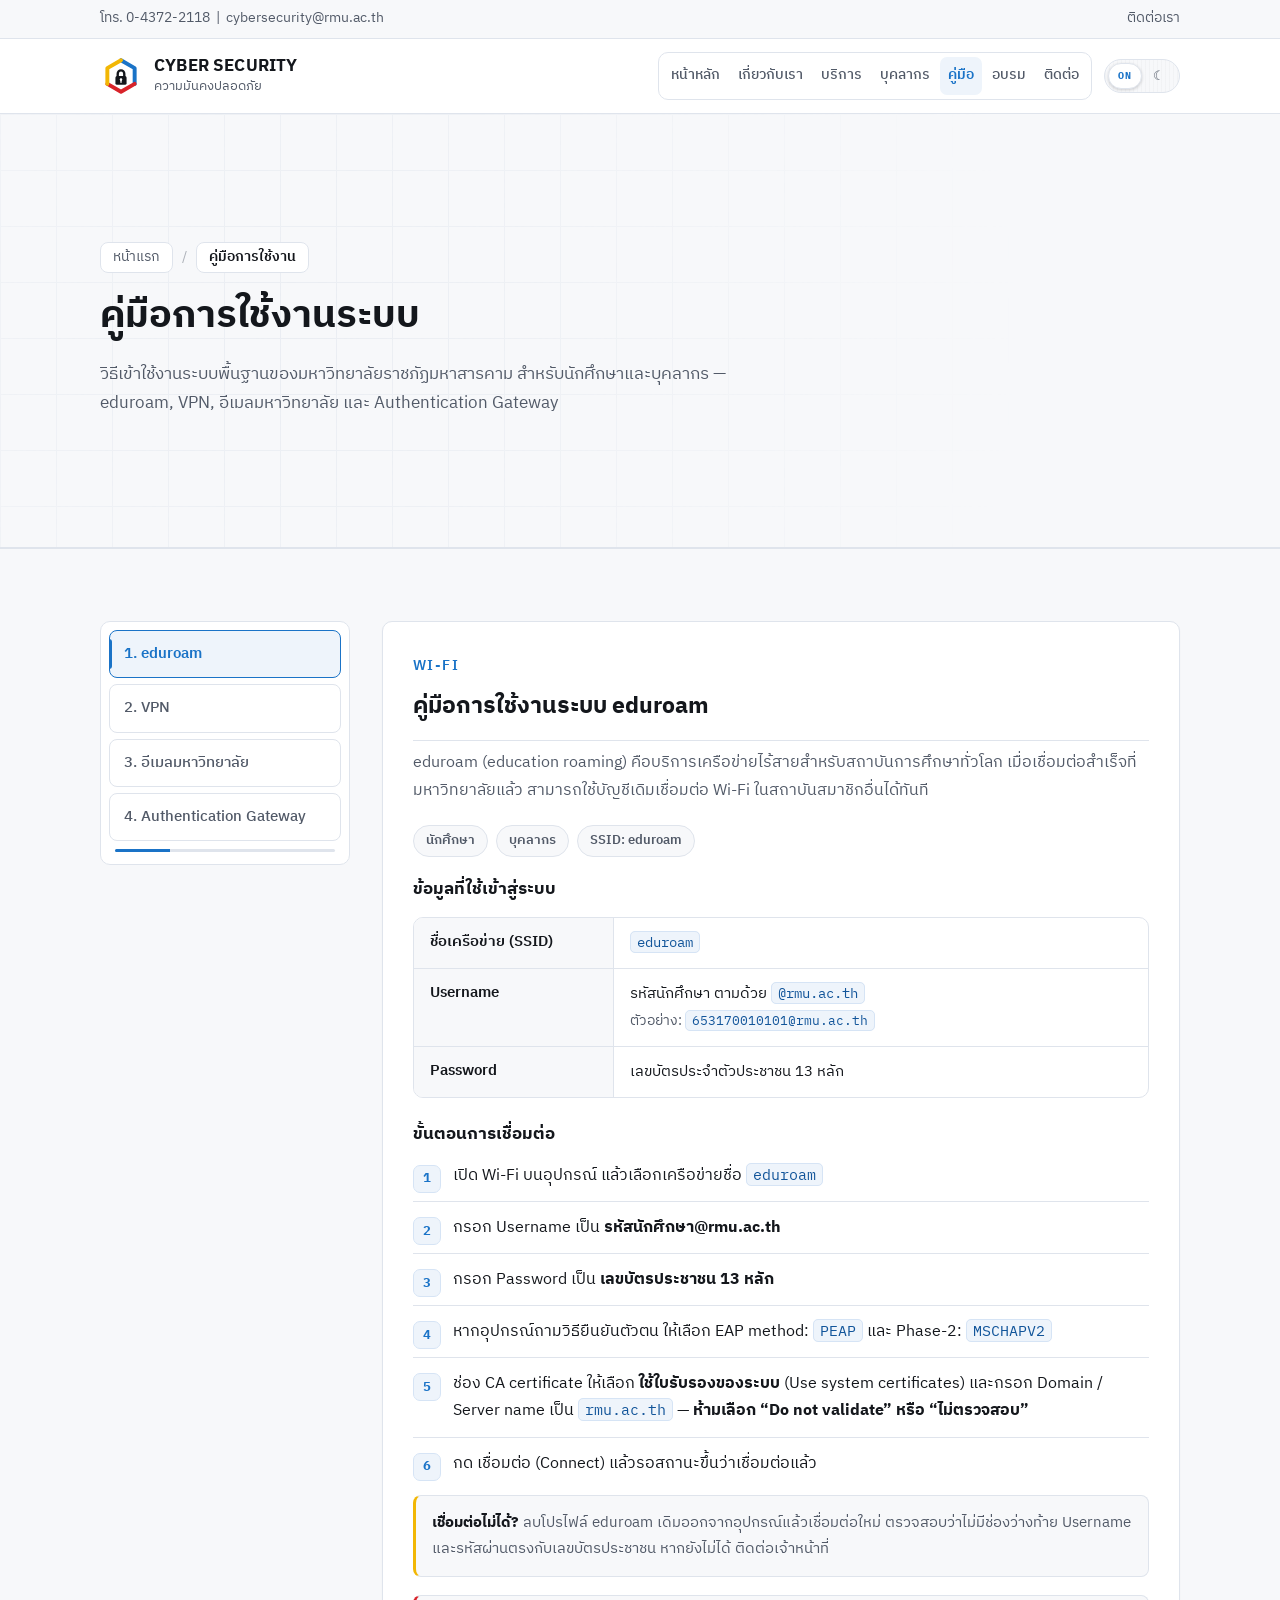
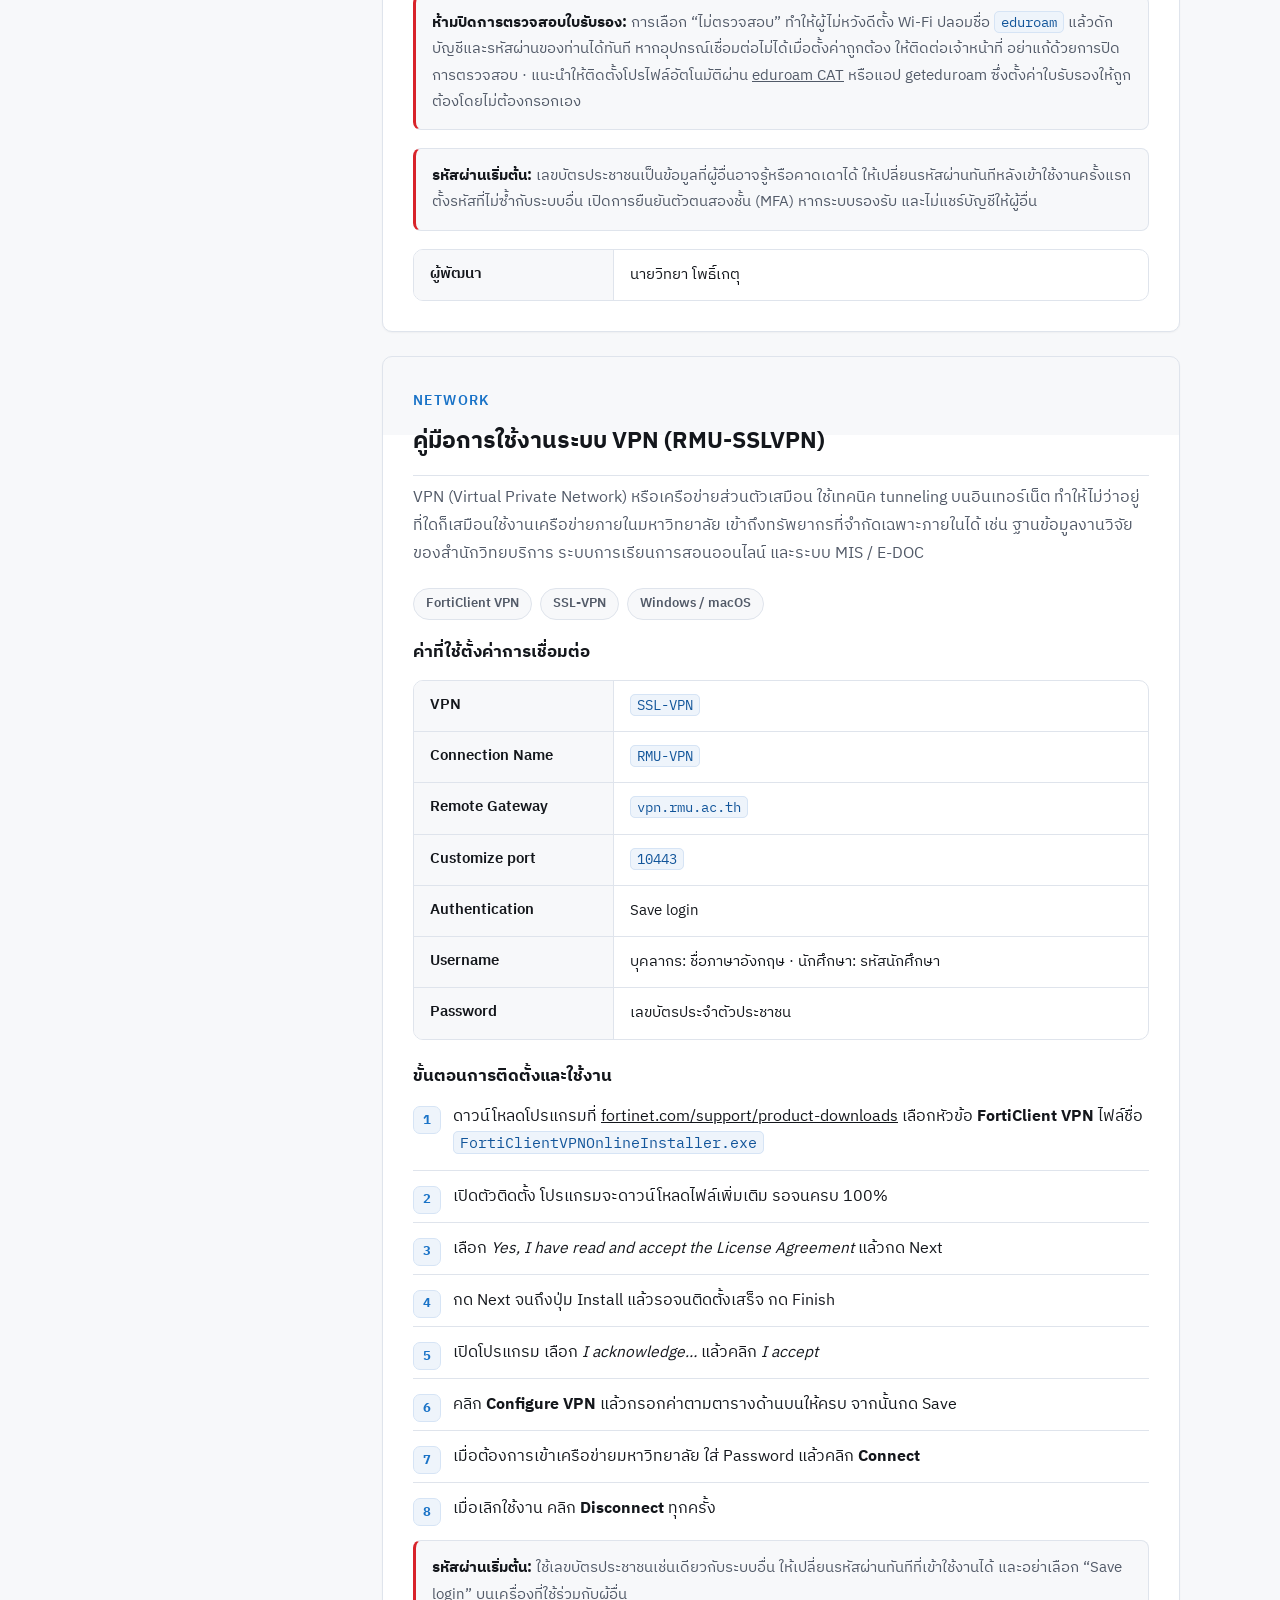
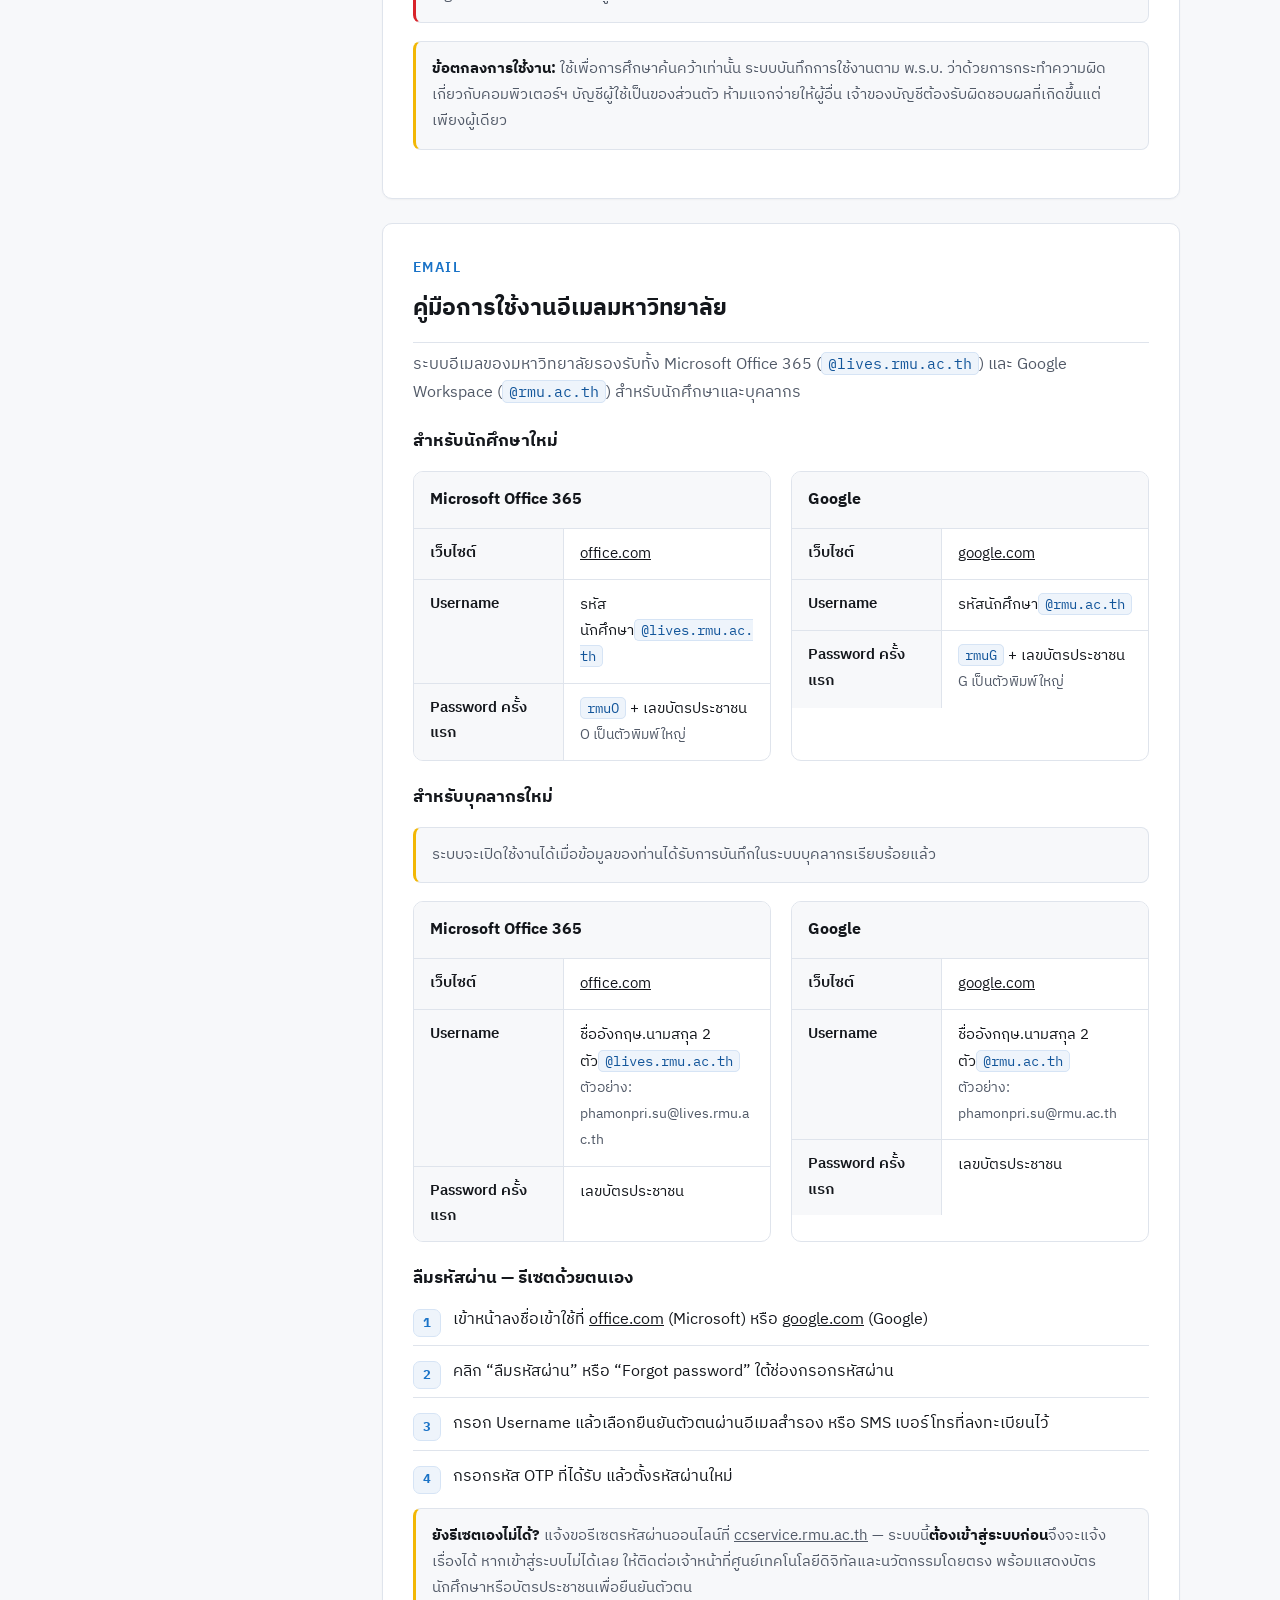
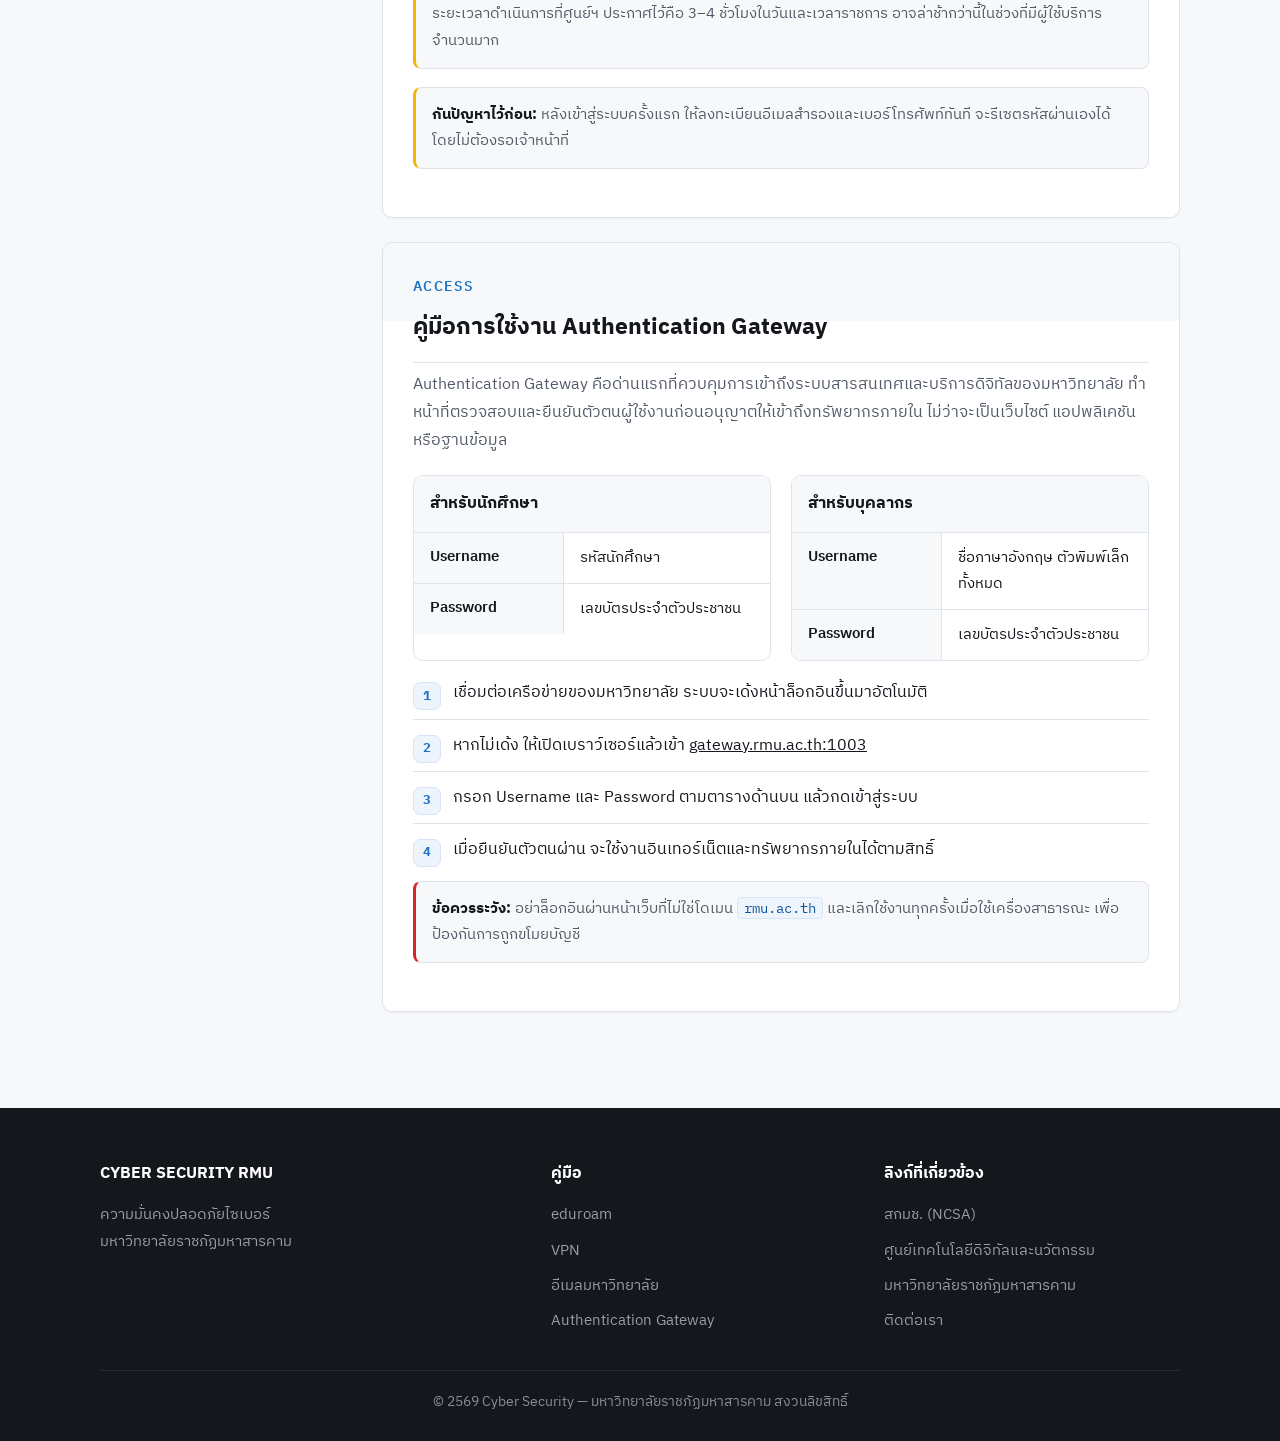
==== guides.html @ 68eff7e7 "feat: เว็บไซต์ประชาสัมพันธ์ Cyber Security RMU 3 หน้า static: index (บริการ/คู่มือ/แจ้งเหตุ/ติดต่อ)," ====
<!DOCTYPE html>
<html lang="th">
<head>
<meta charset="UTF-8">
<meta name="viewport" content="width=device-width, initial-scale=1">
<title>คู่มือการใช้งานระบบ | CYBER SECURITY RMU</title>
<meta name="description" content="คู่มือการใช้งาน eduroam, VPN, อีเมลมหาวิทยาลัย และ Authentication Gateway มหาวิทยาลัยราชภัฏมหาสารคาม">
<link rel="canonical" href="https://cybersecurity.rmu.ac.th/guides.html">
<link rel="icon" type="image/svg+xml" href="favicon.svg">
<link rel="apple-touch-icon" href="favicon.svg">
<meta name="theme-color" content="#1a73c7">
<link rel="preconnect" href="https://fonts.googleapis.com">
<link rel="preconnect" href="https://fonts.gstatic.com" crossorigin>
<link href="https://fonts.googleapis.com/css2?family=IBM+Plex+Sans+Thai:wght@400;500;600;700&family=IBM+Plex+Sans:wght@400;600;700&family=IBM+Plex+Mono:wght@400;600&display=swap" rel="stylesheet">
<link rel="stylesheet" href="assets/style.css">
<link rel="stylesheet" href="assets/components.css">
<link rel="stylesheet" href="assets/theme.css">
<script>
  // apply the saved theme before first paint (no flash of the wrong theme)
  (function () {
    try {
      var t = localStorage.getItem('theme');
      if (!t && window.matchMedia && window.matchMedia('(prefers-color-scheme: dark)').matches) t = 'dark';
      if (t === 'dark') document.documentElement.setAttribute('data-theme', 'dark');
    } catch (e) {}
  })();
</script>
<script>
  // set before first paint so the gate never flashes
  (function () {
    var reduce = window.matchMedia && window.matchMedia('(prefers-reduced-motion: reduce)').matches;
    if (!reduce) document.documentElement.classList.add('gate');
  })();
</script>
<script src="assets/main.js" defer></script>
</head>
<body>
<a class="skip-link" href="#main">ข้ามไปยังเนื้อหาหลัก</a>

<div id="gate" role="status" aria-label="กำลังเปิดคู่มือ">
  <div class="pane top"></div>
  <div class="pane bot"></div>
  <div class="core">
    <div class="gate-box">
      <svg class="gate-lock" viewBox="0 0 64 64" aria-hidden="true">
        <path class="ring" d="M32 5 55 18v28L32 59 9 46V18z"/>
        <path class="shackle" d="M25 33v-5a7 7 0 0 1 14 0v5"/>
        <rect class="body" x="21" y="32" width="22" height="17" rx="3.4"/>
        <circle class="keyhole" cx="32" cy="39" r="2.3"/>
        <rect class="keyhole" x="31" y="40" width="2" height="5" rx="1"/>
      </svg>
      <p class="gate-title">กำลังเปิดคู่มือการใช้งาน</p>
      <p class="gate-sub" id="gateSub">verifying access</p>
      <div class="gate-track"><i id="gateBar"></i></div>
      <div class="gate-steps" id="gateSteps"><b></b><b></b><b></b><b></b></div>
    </div>
  </div>
</div>

<div class="topbar">
  <div class="wrap">
    <span>โทร. 0-4372-2118 &nbsp;|&nbsp; cybersecurity@rmu.ac.th</span>
    <nav class="topbar-links">
      <a href="index.html#contact">ติดต่อเรา</a>
    </nav>
  </div>
</div>

<header>
  <div class="wrap nav">
    <a class="brand" href="index.html">
      <img class="logo" src="favicon.svg" width="42" height="42" alt="โลโก้ Cyber Security RMU">
      <div class="brand-text">
        <b>CYBER SECURITY</b>
        <span class="type" data-words="ความมั่นคงปลอดภัยไซเบอร์ · RMU|Cyber Security · RMU" aria-label="ความมั่นคงปลอดภัยไซเบอร์ · RMU"></span>
      </div>
    </a>
    <nav class="menu" id="menu">
      <a href="index.html">หน้าหลัก</a>
      <a href="index.html#about">เกี่ยวกับเรา</a>
      <a href="index.html#services">บริการ</a>
      <a href="team.html">บุคลากร</a>
      <a href="guides.html" aria-current="page">คู่มือ</a>
      <a href="index.html#training">อบรม</a>
      <a href="index.html#contact">ติดต่อ</a>
    </nav>
    <button class="theme-toggle" id="themeToggle" type="button" aria-pressed="false" aria-label="สลับโหมดมืด">
      <span class="ico sun" aria-hidden="true">☀</span>
      <span class="ico moon" aria-hidden="true">☾</span>
      <span class="knob" aria-hidden="true" id="themeKnob">ON</span>
      <span class="lbl" id="themeLabel">light</span>
    </button>
    <button class="burger" id="burger" aria-label="เปิดเมนู" aria-controls="menu" aria-expanded="false">☰</button>
  </div>
</header>

<main id="main" tabindex="-1">

  <section class="page-hero">
    <div class="wrap">
      <div class="crumb"><a href="index.html">หน้าแรก</a><span class="sep">/</span><span class="here">คู่มือการใช้งาน</span></div>
      <h1>คู่มือการใช้งานระบบ</h1>
      <p>วิธีเข้าใช้งานระบบพื้นฐานของมหาวิทยาลัยราชภัฏมหาสารคาม สำหรับนักศึกษาและบุคลากร — eduroam, VPN, อีเมลมหาวิทยาลัย และ Authentication Gateway</p>
    </div>
  </section>

  <section class="guide-section">
    <div class="wrap guide-layout">

      <nav class="guide-nav" aria-label="สารบัญคู่มือ">
        <a href="#eduroam">1. eduroam</a>
        <a href="#vpn">2. VPN</a>
        <a href="#email">3. อีเมลมหาวิทยาลัย</a>
        <a href="#gateway">4. Authentication Gateway</a>
        <div class="track" aria-hidden="true"><i id="guideProgress"></i></div>
      </nav>

      <div>

        <!-- ---------- eduroam ---------- -->
        <article class="guide-card" id="eduroam">
          <span class="tag">Wi-Fi</span>
          <h2>คู่มือการใช้งานระบบ eduroam</h2>
          <p>eduroam (education roaming) คือบริการเครือข่ายไร้สายสำหรับสถาบันการศึกษาทั่วโลก เมื่อเชื่อมต่อสำเร็จที่มหาวิทยาลัยแล้ว สามารถใช้บัญชีเดิมเชื่อมต่อ Wi-Fi ในสถาบันสมาชิกอื่นได้ทันที</p>

          <div class="guide-meta">
            <span class="chip">นักศึกษา</span>
            <span class="chip">บุคลากร</span>
            <span class="chip">SSID: eduroam</span>
          </div>

          <h3 style="font-size:17px; margin:0 0 12px">ข้อมูลที่ใช้เข้าสู่ระบบ</h3>
          <dl class="kv">
            <div class="kv-row"><dt>ชื่อเครือข่าย (SSID)</dt><dd><code>eduroam</code></dd></div>
            <div class="kv-row"><dt>Username</dt><dd>รหัสนักศึกษา ตามด้วย <code>@rmu.ac.th</code><br><span style="color:var(--ink-2); font-size:14px">ตัวอย่าง: <code>653170010101@rmu.ac.th</code></span></dd></div>
            <div class="kv-row"><dt>Password</dt><dd>เลขบัตรประจำตัวประชาชน 13 หลัก</dd></div>
          </dl>

          <h3 style="font-size:17px; margin:22px 0 12px">ขั้นตอนการเชื่อมต่อ</h3>
          <ol class="steps">
            <li>เปิด Wi-Fi บนอุปกรณ์ แล้วเลือกเครือข่ายชื่อ <code>eduroam</code></li>
            <li>กรอก Username เป็น <b>รหัสนักศึกษา@rmu.ac.th</b></li>
            <li>กรอก Password เป็น <b>เลขบัตรประชาชน 13 หลัก</b></li>
            <li>หากอุปกรณ์ถามวิธียืนยันตัวตน ให้เลือก EAP method: <code>PEAP</code> และ Phase-2: <code>MSCHAPV2</code></li>
            <li>ช่อง CA certificate ให้เลือก <b>ใช้ใบรับรองของระบบ</b> (Use system certificates) และกรอก Domain / Server name เป็น <code>rmu.ac.th</code> — <b>ห้ามเลือก “Do not validate” หรือ “ไม่ตรวจสอบ”</b></li>
            <li>กด เชื่อมต่อ (Connect) แล้วรอสถานะขึ้นว่าเชื่อมต่อแล้ว</li>
          </ol>

          <div class="note"><b>เชื่อมต่อไม่ได้?</b> ลบโปรไฟล์ eduroam เดิมออกจากอุปกรณ์แล้วเชื่อมต่อใหม่ ตรวจสอบว่าไม่มีช่องว่างท้าย Username และรหัสผ่านตรงกับเลขบัตรประชาชน หากยังไม่ได้ ติดต่อเจ้าหน้าที่</div>

          <div class="note warn"><b>ห้ามปิดการตรวจสอบใบรับรอง:</b> การเลือก “ไม่ตรวจสอบ” ทำให้ผู้ไม่หวังดีตั้ง Wi-Fi ปลอมชื่อ <code>eduroam</code> แล้วดักบัญชีและรหัสผ่านของท่านได้ทันที หากอุปกรณ์เชื่อมต่อไม่ได้เมื่อตั้งค่าถูกต้อง ให้ติดต่อเจ้าหน้าที่ อย่าแก้ด้วยการปิดการตรวจสอบ · แนะนำให้ติดตั้งโปรไฟล์อัตโนมัติผ่าน <a href="https://cat.eduroam.org/" target="_blank" rel="noopener">eduroam CAT</a> หรือแอป geteduroam ซึ่งตั้งค่าใบรับรองให้ถูกต้องโดยไม่ต้องกรอกเอง</div>

          <div class="note warn"><b>รหัสผ่านเริ่มต้น:</b> เลขบัตรประชาชนเป็นข้อมูลที่ผู้อื่นอาจรู้หรือคาดเดาได้ ให้เปลี่ยนรหัสผ่านทันทีหลังเข้าใช้งานครั้งแรก ตั้งรหัสที่ไม่ซ้ำกับระบบอื่น เปิดการยืนยันตัวตนสองชั้น (MFA) หากระบบรองรับ และไม่แชร์บัญชีให้ผู้อื่น</div>

          <dl class="kv" style="margin-bottom:0">
            <div class="kv-row"><dt>ผู้พัฒนา</dt><dd>นายวิทยา โพธิ์เกตุ</dd></div>
          </dl>
        </article>

        <!-- ---------- VPN ---------- -->
        <article class="guide-card" id="vpn">
          <span class="tag">Network</span>
          <h2>คู่มือการใช้งานระบบ VPN (RMU-SSLVPN)</h2>
          <p>VPN (Virtual Private Network) หรือเครือข่ายส่วนตัวเสมือน ใช้เทคนิค tunneling บนอินเทอร์เน็ต ทำให้ไม่ว่าอยู่ที่ใดก็เสมือนใช้งานเครือข่ายภายในมหาวิทยาลัย เข้าถึงทรัพยากรที่จำกัดเฉพาะภายในได้ เช่น ฐานข้อมูลงานวิจัยของสำนักวิทยบริการ ระบบการเรียนการสอนออนไลน์ และระบบ MIS / E-DOC</p>

          <div class="guide-meta">
            <span class="chip">FortiClient VPN</span>
            <span class="chip">SSL-VPN</span>
            <span class="chip">Windows / macOS</span>
          </div>

          <h3 style="font-size:17px; margin:0 0 12px">ค่าที่ใช้ตั้งค่าการเชื่อมต่อ</h3>
          <dl class="kv">
            <div class="kv-row"><dt>VPN</dt><dd><code>SSL-VPN</code></dd></div>
            <div class="kv-row"><dt>Connection Name</dt><dd><code>RMU-VPN</code></dd></div>
            <div class="kv-row"><dt>Remote Gateway</dt><dd><code>vpn.rmu.ac.th</code></dd></div>
            <div class="kv-row"><dt>Customize port</dt><dd><code>10443</code></dd></div>
            <div class="kv-row"><dt>Authentication</dt><dd>Save login</dd></div>
            <div class="kv-row"><dt>Username</dt><dd>บุคลากร: ชื่อภาษาอังกฤษ · นักศึกษา: รหัสนักศึกษา</dd></div>
            <div class="kv-row"><dt>Password</dt><dd>เลขบัตรประจำตัวประชาชน</dd></div>
          </dl>

          <h3 style="font-size:17px; margin:22px 0 12px">ขั้นตอนการติดตั้งและใช้งาน</h3>
          <ol class="steps">
            <li>ดาวน์โหลดโปรแกรมที่ <a href="https://www.fortinet.com/support/product-downloads#vpn" target="_blank" rel="noopener">fortinet.com/support/product-downloads</a> เลือกหัวข้อ <b>FortiClient VPN</b> ไฟล์ชื่อ <code>FortiClientVPNOnlineInstaller.exe</code></li>
            <li>เปิดตัวติดตั้ง โปรแกรมจะดาวน์โหลดไฟล์เพิ่มเติม รอจนครบ 100%</li>
            <li>เลือก <em>Yes, I have read and accept the License Agreement</em> แล้วกด Next</li>
            <li>กด Next จนถึงปุ่ม Install แล้วรอจนติดตั้งเสร็จ กด Finish</li>
            <li>เปิดโปรแกรม เลือก <em>I acknowledge…</em> แล้วคลิก <em>I accept</em></li>
            <li>คลิก <b>Configure VPN</b> แล้วกรอกค่าตามตารางด้านบนให้ครบ จากนั้นกด Save</li>
            <li>เมื่อต้องการเข้าเครือข่ายมหาวิทยาลัย ใส่ Password แล้วคลิก <b>Connect</b></li>
            <li>เมื่อเลิกใช้งาน คลิก <b>Disconnect</b> ทุกครั้ง</li>
          </ol>

          <div class="note warn"><b>รหัสผ่านเริ่มต้น:</b> ใช้เลขบัตรประชาชนเช่นเดียวกับระบบอื่น ให้เปลี่ยนรหัสผ่านทันทีที่เข้าใช้งานได้ และอย่าเลือก “Save login” บนเครื่องที่ใช้ร่วมกับผู้อื่น</div>

          <div class="note"><b>ข้อตกลงการใช้งาน:</b> ใช้เพื่อการศึกษาค้นคว้าเท่านั้น ระบบบันทึกการใช้งานตาม พ.ร.บ. ว่าด้วยการกระทำความผิดเกี่ยวกับคอมพิวเตอร์ฯ บัญชีผู้ใช้เป็นของส่วนตัว ห้ามแจกจ่ายให้ผู้อื่น เจ้าของบัญชีต้องรับผิดชอบผลที่เกิดขึ้นแต่เพียงผู้เดียว</div>
        </article>

        <!-- ---------- email ---------- -->
        <article class="guide-card" id="email">
          <span class="tag">Email</span>
          <h2>คู่มือการใช้งานอีเมลมหาวิทยาลัย</h2>
          <p>ระบบอีเมลของมหาวิทยาลัยรองรับทั้ง Microsoft Office 365 (<code>@lives.rmu.ac.th</code>) และ Google Workspace (<code>@rmu.ac.th</code>) สำหรับนักศึกษาและบุคลากร</p>

          <h3 style="font-size:17px; margin:0 0 14px">สำหรับนักศึกษาใหม่</h3>
          <div class="sub-grid">
            <div class="sub-card">
              <h3>Microsoft Office 365</h3>
              <dl class="kv">
                <div class="kv-row"><dt>เว็บไซต์</dt><dd><a href="https://office.com" target="_blank" rel="noopener">office.com</a></dd></div>
                <div class="kv-row"><dt>Username</dt><dd>รหัสนักศึกษา<code>@lives.rmu.ac.th</code></dd></div>
                <div class="kv-row"><dt>Password ครั้งแรก</dt><dd><code>rmuO</code> + เลขบัตรประชาชน<br><span style="color:var(--ink-2); font-size:14px">O เป็นตัวพิมพ์ใหญ่</span></dd></div>
              </dl>
            </div>
            <div class="sub-card">
              <h3>Google</h3>
              <dl class="kv">
                <div class="kv-row"><dt>เว็บไซต์</dt><dd><a href="https://google.com" target="_blank" rel="noopener">google.com</a></dd></div>
                <div class="kv-row"><dt>Username</dt><dd>รหัสนักศึกษา<code>@rmu.ac.th</code></dd></div>
                <div class="kv-row"><dt>Password ครั้งแรก</dt><dd><code>rmuG</code> + เลขบัตรประชาชน<br><span style="color:var(--ink-2); font-size:14px">G เป็นตัวพิมพ์ใหญ่</span></dd></div>
              </dl>
            </div>
          </div>

          <h3 style="font-size:17px; margin:22px 0 14px">สำหรับบุคลากรใหม่</h3>
          <div class="note">ระบบจะเปิดใช้งานได้เมื่อข้อมูลของท่านได้รับการบันทึกในระบบบุคลากรเรียบร้อยแล้ว</div>
          <div class="sub-grid">
            <div class="sub-card">
              <h3>Microsoft Office 365</h3>
              <dl class="kv">
                <div class="kv-row"><dt>เว็บไซต์</dt><dd><a href="https://office.com" target="_blank" rel="noopener">office.com</a></dd></div>
                <div class="kv-row"><dt>Username</dt><dd>ชื่ออังกฤษ.นามสกุล 2 ตัว<code>@lives.rmu.ac.th</code><br><span style="color:var(--ink-2); font-size:14px">ตัวอย่าง: phamonpri.su@lives.rmu.ac.th</span></dd></div>
                <div class="kv-row"><dt>Password ครั้งแรก</dt><dd>เลขบัตรประชาชน</dd></div>
              </dl>
            </div>
            <div class="sub-card">
              <h3>Google</h3>
              <dl class="kv">
                <div class="kv-row"><dt>เว็บไซต์</dt><dd><a href="https://google.com" target="_blank" rel="noopener">google.com</a></dd></div>
                <div class="kv-row"><dt>Username</dt><dd>ชื่ออังกฤษ.นามสกุล 2 ตัว<code>@rmu.ac.th</code><br><span style="color:var(--ink-2); font-size:14px">ตัวอย่าง: phamonpri.su@rmu.ac.th</span></dd></div>
                <div class="kv-row"><dt>Password ครั้งแรก</dt><dd>เลขบัตรประชาชน</dd></div>
              </dl>
            </div>
          </div>

          <h3 style="font-size:17px; margin:22px 0 12px">ลืมรหัสผ่าน — รีเซตด้วยตนเอง</h3>
          <ol class="steps">
            <li>เข้าหน้าลงชื่อเข้าใช้ที่ <a href="https://office.com" target="_blank" rel="noopener">office.com</a> (Microsoft) หรือ <a href="https://google.com" target="_blank" rel="noopener">google.com</a> (Google)</li>
            <li>คลิก “ลืมรหัสผ่าน” หรือ “Forgot password” ใต้ช่องกรอกรหัสผ่าน</li>
            <li>กรอก Username แล้วเลือกยืนยันตัวตนผ่านอีเมลสำรอง หรือ SMS เบอร์โทรที่ลงทะเบียนไว้</li>
            <li>กรอกรหัส OTP ที่ได้รับ แล้วตั้งรหัสผ่านใหม่</li>
          </ol>

          <div class="note"><b>ยังรีเซตเองไม่ได้?</b> แจ้งขอรีเซตรหัสผ่านออนไลน์ที่ <a href="https://ccservice.rmu.ac.th" target="_blank" rel="noopener">ccservice.rmu.ac.th</a> — ระบบนี้<b>ต้องเข้าสู่ระบบก่อน</b>จึงจะแจ้งเรื่องได้ หากเข้าสู่ระบบไม่ได้เลย ให้ติดต่อเจ้าหน้าที่ศูนย์เทคโนโลยีดิจิทัลและนวัตกรรมโดยตรง พร้อมแสดงบัตรนักศึกษาหรือบัตรประชาชนเพื่อยืนยันตัวตน<br>ระยะเวลาดำเนินการที่ศูนย์ฯ ประกาศไว้คือ 3–4 ชั่วโมงในวันและเวลาราชการ อาจล่าช้ากว่านี้ในช่วงที่มีผู้ใช้บริการจำนวนมาก</div>

          <div class="note"><b>กันปัญหาไว้ก่อน:</b> หลังเข้าสู่ระบบครั้งแรก ให้ลงทะเบียนอีเมลสำรองและเบอร์โทรศัพท์ทันที จะรีเซตรหัสผ่านเองได้โดยไม่ต้องรอเจ้าหน้าที่</div>
        </article>

        <!-- ---------- gateway ---------- -->
        <article class="guide-card" id="gateway">
          <span class="tag">Access</span>
          <h2>คู่มือการใช้งาน Authentication Gateway</h2>
          <p>Authentication Gateway คือด่านแรกที่ควบคุมการเข้าถึงระบบสารสนเทศและบริการดิจิทัลของมหาวิทยาลัย ทำหน้าที่ตรวจสอบและยืนยันตัวตนผู้ใช้งานก่อนอนุญาตให้เข้าถึงทรัพยากรภายใน ไม่ว่าจะเป็นเว็บไซต์ แอปพลิเคชัน หรือฐานข้อมูล</p>

          <div class="sub-grid">
            <div class="sub-card">
              <h3>สำหรับนักศึกษา</h3>
              <dl class="kv">
                <div class="kv-row"><dt>Username</dt><dd>รหัสนักศึกษา</dd></div>
                <div class="kv-row"><dt>Password</dt><dd>เลขบัตรประจำตัวประชาชน</dd></div>
              </dl>
            </div>
            <div class="sub-card">
              <h3>สำหรับบุคลากร</h3>
              <dl class="kv">
                <div class="kv-row"><dt>Username</dt><dd>ชื่อภาษาอังกฤษ ตัวพิมพ์เล็กทั้งหมด</dd></div>
                <div class="kv-row"><dt>Password</dt><dd>เลขบัตรประจำตัวประชาชน</dd></div>
              </dl>
            </div>
          </div>

          <ol class="steps">
            <li>เชื่อมต่อเครือข่ายของมหาวิทยาลัย ระบบจะเด้งหน้าล็อกอินขึ้นมาอัตโนมัติ</li>
            <li>หากไม่เด้ง ให้เปิดเบราว์เซอร์แล้วเข้า <a href="https://gateway.rmu.ac.th:1003/" target="_blank" rel="noopener">gateway.rmu.ac.th:1003</a></li>
            <li>กรอก Username และ Password ตามตารางด้านบน แล้วกดเข้าสู่ระบบ</li>
            <li>เมื่อยืนยันตัวตนผ่าน จะใช้งานอินเทอร์เน็ตและทรัพยากรภายในได้ตามสิทธิ์</li>
          </ol>

          <div class="note warn"><b>ข้อควรระวัง:</b> อย่าล็อกอินผ่านหน้าเว็บที่ไม่ใช่โดเมน <code>rmu.ac.th</code> และเลิกใช้งานทุกครั้งเมื่อใช้เครื่องสาธารณะ เพื่อป้องกันการถูกขโมยบัญชี</div>
        </article>

      </div>
    </div>
  </section>

</main>

<footer>
  <div class="wrap">
    <div class="foot-grid">
      <div>
        <h4>CYBER SECURITY RMU</h4>
        <p style="margin:0; opacity:.85">ความมั่นคงปลอดภัยไซเบอร์<br>มหาวิทยาลัยราชภัฏมหาสารคาม</p>
      </div>
      <div>
        <h4>คู่มือ</h4>
        <ul>
          <li><a href="#eduroam">eduroam</a></li>
          <li><a href="#vpn">VPN</a></li>
          <li><a href="#email">อีเมลมหาวิทยาลัย</a></li>
          <li><a href="#gateway">Authentication Gateway</a></li>
        </ul>
      </div>
      <div>
        <h4>ลิงก์ที่เกี่ยวข้อง</h4>
        <ul>
          <li><a href="https://www.ncsa.or.th/" target="_blank" rel="noopener">สกมช. (NCSA)</a></li>
          <li><a href="https://cc.rmu.ac.th/" target="_blank" rel="noopener">ศูนย์เทคโนโลยีดิจิทัลและนวัตกรรม</a></li>
          <li><a href="https://www.rmu.ac.th" target="_blank" rel="noopener">มหาวิทยาลัยราชภัฏมหาสารคาม</a></li>
          <li><a href="index.html#contact">ติดต่อเรา</a></li>
        </ul>
      </div>
    </div>
    <div class="copy">© 2569 Cyber Security — มหาวิทยาลัยราชภัฏมหาสารคาม สงวนลิขสิทธิ์</div>
  </div>
</footer>
</body>
</html>
---- assets/style.css ----
:root{
    --brand:#1a73c7;
    --brand-dark:#12559a;
    --brand-soft:#eef4fb;
    --accent:#f2b705;
    --alert:#d8232a;
    --ink:#14171c;
    --ink-2:#525a68;
    --line:#dfe4ec;
    --bg:#ffffff;
    --bg-2:#f7f8fa;
    --radius:10px;
    --shadow:0 1px 2px rgba(20,23,28,.06), 0 10px 28px rgba(20,23,28,.09);
    --wrap:1120px;
  }
  *{box-sizing:border-box}
  html{scroll-behavior:smooth; -webkit-text-size-adjust:100%}
  body{
    margin:0; background:var(--bg); color:var(--ink); overflow-x:hidden; min-width:320px;
    font-family:"IBM Plex Sans Thai","IBM Plex Sans",system-ui,-apple-system,"Segoe UI",sans-serif;
    font-size:16px; line-height:1.75; -webkit-font-smoothing:antialiased;
  }
  img{max-width:100%; display:block}
  a{color:inherit}
  .skip-link{position:absolute; left:-9999px; top:0; z-index:200; background:var(--brand); color:#fff;
    padding:10px 16px; border-radius:0 0 8px 0; font-weight:600; text-decoration:none}
  .skip-link:focus{left:0}
  main:focus{outline:none}
  .wrap{max-width:var(--wrap); width:100%; margin:0 auto; padding:0 clamp(16px,4vw,20px)}
  /* anything wide (tables, code, diagrams) scrolls inside itself, never the page */
  .scroll-x{overflow-x:auto; -webkit-overflow-scrolling:touch}

  /* ---------- topbar ---------- */
  .topbar{background:var(--bg-2); color:var(--ink-2); font-size:13.5px; border-bottom:1px solid var(--line)}
  .topbar .wrap{display:flex; gap:18px; align-items:center; justify-content:space-between; min-height:38px; flex-wrap:wrap}
  .topbar a{text-decoration:none; color:var(--ink-2)}
  .topbar a:hover{color:var(--brand)}
  .topbar-links{display:flex; gap:16px; flex-wrap:wrap}

  /* ---------- header ---------- */
  header{position:sticky; top:0; z-index:50; background:rgba(255,255,255,.9); backdrop-filter:blur(12px); border-bottom:1px solid var(--line)}
  .nav{display:flex; align-items:center; gap:12px; min-height:74px; position:relative; flex-wrap:nowrap}
  .brand{display:flex; align-items:center; gap:12px; text-decoration:none; margin-right:auto; line-height:1}
  .logo{width:42px; height:42px; flex:0 0 auto; display:block; align-self:center}
  .brand-text{display:flex; flex-direction:column; justify-content:center; gap:2px; height:42px}
  .brand b{display:block; font-size:17px; line-height:1.2; letter-spacing:.01em}
  .brand span{display:block; font-size:12.5px; line-height:1.25; color:var(--ink-2)}
  .menu{display:flex; gap:2px; align-items:center; flex-wrap:nowrap; border:1px solid var(--line);
         border-radius:10px; padding:4px; background:#fff}
  .menu a{padding:8px 12px; border-radius:7px; text-decoration:none; font-size:14.5px; font-weight:500;
          color:var(--ink-2); white-space:nowrap}
  .menu a:hover{background:var(--bg-2); color:var(--brand)}

  @keyframes menuSlideIn{
    from{opacity:0; transform:translateX(-14px)}
    to{opacity:1; transform:none}
  }
  @keyframes menuDropIn{
    from{opacity:0; transform:translateY(-8px)}
    to{opacity:1; transform:none}
  }
  .menu a{animation:menuDropIn .45s cubic-bezier(.2,.7,.3,1) backwards}
  .menu a:nth-child(1){animation-delay:.05s}
  .menu a:nth-child(2){animation-delay:.11s}
  .menu a:nth-child(3){animation-delay:.17s}
  .menu a:nth-child(4){animation-delay:.23s}
  .menu a:nth-child(5){animation-delay:.29s}
  .menu a:nth-child(6){animation-delay:.35s}
  .menu a:nth-child(7){animation-delay:.41s}
  .menu a:nth-child(8){animation-delay:.47s}
  .menu a:nth-child(9){animation-delay:.53s}
  .menu a[aria-current="page"],
  .menu a.active{color:var(--brand); background:var(--brand-soft); font-weight:600}
  /* dot marks the section you are currently in */
  .menu a.active::after{content:""; display:block; position:absolute; left:50%; bottom:2px;
    width:4px; height:4px; margin-left:-2px; border-radius:50%; background:var(--brand)}
  .menu a{position:relative}
  @media (max-width:1100px){
    .menu a.active::after{left:auto; right:14px; bottom:50%; margin:0 0 -2px}
  }

  @keyframes menuSlideOut{
    from{opacity:1; transform:none}
    to{opacity:0; transform:translateX(-14px)}
  }
  @keyframes menuPick{
    0%{transform:none}
    40%{transform:translateX(6px)}
    100%{opacity:0; transform:translateX(-14px)}
  }
  .menu.closing a{animation:menuSlideOut .24s cubic-bezier(.4,0,.7,.3) forwards}
  .menu.closing a.picked{animation:menuPick .3s cubic-bezier(.3,.7,.3,1) forwards;
                         background:var(--brand-soft); color:var(--brand)}
  .btn{display:inline-flex; align-items:center; gap:8px; padding:11px 20px; border-radius:8px; text-decoration:none;
       font-weight:600; font-size:15px; border:1px solid transparent; cursor:pointer; transition:.18s; white-space:nowrap}
  .btn-primary{background:var(--brand); color:#fff}
  .btn-primary:hover{background:var(--brand-dark)}
  .btn-ghost{border-color:var(--line); color:var(--ink); background:#fff}
  .btn-ghost:hover{border-color:var(--brand); color:var(--brand)}
  .btn-light{background:#fff; color:var(--ink)}
  .btn-light:hover{background:#eef1f5}
  .btn-outline-light{border-color:rgba(255,255,255,.35); color:#fff}
  .btn-outline-light:hover{background:rgba(255,255,255,.1)}
  .burger{display:none; background:none; border:1px solid var(--line); border-radius:10px; padding:9px 11px; font-size:18px; line-height:1; cursor:pointer}

  /* ---------- hero ---------- */
  .hero{background:var(--bg-2); color:var(--ink); position:relative; overflow:hidden; padding:0; border-bottom:1px solid var(--line)}
  .hero::after{content:""; position:absolute; inset:0; pointer-events:none;
               background-image:linear-gradient(var(--line) 1px, transparent 1px), linear-gradient(90deg, var(--line) 1px, transparent 1px);
               background-size:56px 56px; opacity:.55;
               -webkit-mask-image:radial-gradient(circle at 24% 50%, #000, transparent 72%);
               mask-image:radial-gradient(circle at 24% 50%, #000, transparent 72%)}
  .hero .wrap{position:relative; z-index:1; max-width:calc(var(--wrap) - 60px); padding-top:96px; padding-bottom:96px}
  .hero h1,.hero p,.hero-actions{max-width:60ch}
  .eyebrow{display:inline-flex; align-items:center; gap:8px; font-size:12.5px; letter-spacing:.16em; text-transform:uppercase; font-weight:600;
           background:#fff; color:var(--ink-2); border:1px solid var(--line); padding:6px 14px; border-radius:999px; margin-bottom:20px}
  .eyebrow::before{content:""; width:7px; height:7px; border-radius:50%; background:var(--brand)}
  .hero h1{font-size:clamp(30px,4.2vw,48px); line-height:1.28; margin:0 0 16px; font-weight:700}
  .hero p{font-size:17.5px; color:var(--ink-2); margin:0 0 28px; max-width:52ch}
  .hero-actions{display:flex; gap:12px; flex-wrap:wrap}

  /* ---------- sections ---------- */
  section{padding:clamp(48px,7vw,72px) 0}
  .sec-head{max-width:62ch; margin:0 auto 44px; text-align:center}
  .tag{color:var(--brand); font-weight:600; font-size:14px; letter-spacing:.1em; text-transform:uppercase}
  .sec-head h2{font-size:clamp(25px,3vw,34px); margin:8px 0 12px; font-weight:700}
  .sec-head p{color:var(--ink-2); margin:0; font-size:16.5px}

  .grid-3{display:grid; grid-template-columns:repeat(3,1fr); gap:24px}
  .grid-2{display:grid; grid-template-columns:repeat(2,1fr); gap:40px; align-items:center}
  .card{background:#fff; border:1px solid var(--line); border-radius:var(--radius); padding:28px; transition:.2s}
  .card:hover{border-color:var(--brand); box-shadow:var(--shadow)}
  .card .ico{width:52px; height:52px; border-radius:10px; background:var(--brand-soft); color:var(--brand);
             display:grid; place-items:center; margin-bottom:16px; transition:.2s}
  .card .ico svg{width:28px; height:28px; display:block; overflow:visible}
  .card .ico svg [stroke]{stroke:currentColor; fill:none; stroke-width:1.6; stroke-linecap:round; stroke-linejoin:round}
  .card .ico svg .nd{fill:currentColor; stroke:none}
  .card .ico svg .ac{stroke:var(--accent)}
  .card .ico svg .ac-f{fill:var(--accent); stroke:none}
  .card:hover .ico{background:var(--brand); color:#fff}
  .card:hover .ico svg .ac{stroke:#fff}
  .card:hover .ico svg .ac-f{fill:#fff}
  .card h3{margin:0 0 8px; font-size:19px}
  .card p{margin:0; color:var(--ink-2); font-size:15.5px}

  /* ---------- news ---------- */
  .news{background:var(--bg-2)}
  .news-grid{display:grid; grid-template-columns:repeat(3,1fr); gap:24px}
  .news-item{background:#fff; border:1px solid var(--line); border-radius:var(--radius); overflow:hidden; display:flex; flex-direction:column; transition:.2s}
  .news-item:hover{border-color:var(--brand); box-shadow:var(--shadow)}
  .thumb{aspect-ratio:16/9; background:var(--bg-2); border-bottom:1px solid var(--line); display:grid; place-items:center; color:#9aa2b1; font-size:13px}
  .news-body{padding:22px; display:flex; flex-direction:column; gap:10px; flex:1}
  .meta{display:flex; gap:10px; align-items:center; font-size:13px; color:var(--ink-2)}
  .pill{background:var(--brand-soft); color:var(--brand); border:1px solid #d6e4f5; padding:2px 10px; border-radius:999px; font-weight:600; font-size:12.5px}
  .news-body h3{margin:0; font-size:17.5px; line-height:1.5}
  .news-body p{margin:0; color:var(--ink-2); font-size:15px; flex:1}
  .news-body .meta{padding-bottom:10px; border-bottom:1px solid var(--line)}
  .more{color:var(--brand); font-weight:600; text-decoration:none; font-size:15px;
        border-top:1px solid var(--line); padding-top:12px; margin-top:2px}
  .more:hover{text-decoration:underline}
  .center{text-align:center; margin-top:36px}

  /* ---------- about ---------- */
  .about-media{aspect-ratio:4/3; border-radius:var(--radius); background:var(--bg-2); border:1px solid var(--line);
                display:grid; place-items:center; color:#9aa2b1; font-size:14px}
  .about-body{border:1px solid var(--line); border-radius:var(--radius); padding:32px; background:#fff}
  .about h2{font-size:clamp(24px,3vw,32px); margin:6px 0 16px}
  .about p{color:var(--ink-2); margin:0 0 16px}
  .checks{list-style:none; margin:0 0 26px; padding:0; display:grid; gap:10px}
  .checks li{display:flex; gap:10px; align-items:flex-start; font-size:15.5px;
             border-top:1px solid var(--line); padding-top:10px}
  .checks li:first-child{border-top:0; padding-top:0}
  .checks i{color:var(--brand); font-style:normal; font-weight:700}

  /* ---------- cta ---------- */
  .cta{background:var(--ink); color:#fff; text-align:center}
  .cta h2{font-size:clamp(24px,3vw,32px); margin:0 0 12px}
  .cta p{margin:0 0 26px; color:#aeb6c4; font-size:17px}

  /* ---------- contact ---------- */
  .contact-grid{display:grid; grid-template-columns:1fr 1fr; gap:32px}
  .info{display:grid; gap:18px; align-content:start}
  .info-row{display:flex; gap:14px; align-items:flex-start}
  .info-row .ico{width:44px; height:44px; border-radius:10px; background:var(--brand-soft); color:var(--brand); display:grid; place-items:center; flex:0 0 auto}
  .info-row .ico svg{width:24px; height:24px; display:block; overflow:visible}
  .info-row .ico svg [stroke]{stroke:currentColor; fill:none; stroke-width:1.6; stroke-linecap:round; stroke-linejoin:round}
  .info-row .ico svg .nd{fill:currentColor; stroke:none}
  .info-row .ico svg .ac{stroke:var(--accent)}
  .info-row .ico svg .ac-f{fill:var(--accent); stroke:none}
  .info-row b{display:block; font-size:15.5px}
  .info-row span{color:var(--ink-2); font-size:15px}
  .map{border-radius:var(--radius); overflow:hidden; border:1px solid var(--line); min-height:320px; background:var(--bg-2)}
  .map iframe{width:100%; height:100%; min-height:320px; border:0; display:block}

  /* ---------- footer ---------- */
  footer{background:var(--ink); color:#aeb6c4; padding:52px 0 26px; font-size:15px}
  .foot-grid{display:grid; grid-template-columns:1.4fr 1fr 1fr; gap:36px}
  footer h4{color:#fff; margin:0 0 14px; font-size:16px}
  footer ul{list-style:none; margin:0; padding:0; display:grid; gap:9px}
  footer a{text-decoration:none; opacity:.85}
  footer a:hover{opacity:1; text-decoration:underline}
  .copy{border-top:1px solid rgba(255,255,255,.12); margin-top:36px; padding-top:20px; text-align:center; font-size:13.5px; opacity:.75}

  /* tight but still one row: shrink first, collapse later */
  @media (max-width:1440px){
    .menu a{padding:8px 9px; font-size:14px}
    .brand-text{min-width:0}
    .nav .btn-primary{padding:10px 14px; font-size:14px}
  }
  @media (max-width:1280px){
    .nav .btn-primary .rec{display:none}
    .menu a{padding:7px 8px; font-size:13.5px}
  }
  @media (max-width:1180px){
    .burger{display:block}
    .nav .btn-primary{display:none}
    .brand-text{min-width:216px}
    .menu a{font-size:16px; padding:12px 14px; animation:none}
    .menu{position:absolute; top:100%; left:0; right:0; background:#fff;
           border:0; border-bottom:1px solid var(--line); border-radius:0;
           flex-direction:column; align-items:stretch; padding:10px 20px 16px; gap:2px; display:none;
           box-shadow:0 14px 28px rgba(20,23,28,.09)}
    .menu.open{display:flex}
    .menu.open a{animation:menuSlideIn .42s cubic-bezier(.2,.7,.3,1) backwards}
  }
  @media (max-width:900px){
    .hero .wrap{padding-top:60px; padding-bottom:64px}
    .grid-3,.news-grid{grid-template-columns:repeat(2,1fr)}
    .grid-2,.contact-grid{grid-template-columns:1fr}
    .foot-grid{grid-template-columns:1fr 1fr}
  }
  @media (prefers-reduced-motion:reduce){
    .menu a,.menu.open a,.menu.closing a{animation:none !important}
  }
  @media (max-width:640px){
    .grid-3,.news-grid{grid-template-columns:1fr}
    .foot-grid{grid-template-columns:1fr; gap:26px}
    .topbar .wrap{justify-content:center; text-align:center; padding-top:6px; padding-bottom:6px}
    .nav{min-height:64px; gap:10px}
    .logo{width:38px; height:38px}
    .brand-text{height:auto; min-width:0}
    .brand b{font-size:15.5px}
    .hero .wrap{padding-top:44px; padding-bottom:48px}
    .btn{padding:10px 16px; font-size:14.5px}
    .hero-actions .btn{flex:1 1 auto; justify-content:center}
    .about-body{padding:22px}
  }
  @media (max-width:400px){
    .brand span{display:none}
    .brand b{font-size:15px}
    .logo{width:34px; height:34px}
    .sec-head h2{font-size:22px}
    .hero h1{font-size:26px}
    .wrap{padding:0 14px}
  }
  /* iOS/Android: keep content clear of the notch and the home bar */
  @supports (padding:max(0px)){
    @media (max-width:640px){
      .wrap{padding-left:max(clamp(16px,4vw,20px), env(safe-area-inset-left));
            padding-right:max(clamp(16px,4vw,20px), env(safe-area-inset-right))}
      footer{padding-bottom:max(26px, env(safe-area-inset-bottom))}
    }
  }
  /* very wide displays: keep the measure comfortable, not stretched */
  @media (min-width:1600px){
    :root{--wrap:1240px}
  }
---- assets/components.css ----
/* ================= subpage hero ================= */
.page-hero{background:var(--bg-2); border-bottom:1px solid var(--line); position:relative; overflow:hidden}
.page-hero::after{content:""; position:absolute; inset:0; pointer-events:none;
  background-image:linear-gradient(var(--line) 1px, transparent 1px), linear-gradient(90deg, var(--line) 1px, transparent 1px);
  background-size:56px 56px; opacity:.55;
  -webkit-mask-image:radial-gradient(circle at 24% 50%, #000, transparent 72%);
  mask-image:radial-gradient(circle at 24% 50%, #000, transparent 72%)}
.page-hero .wrap{position:relative; z-index:1; padding-top:56px; padding-bottom:56px}
.page-hero h1{font-size:clamp(26px,3.4vw,38px); margin:10px 0 12px; font-weight:700}
.page-hero p{color:var(--ink-2); margin:0; font-size:16.5px; max-width:64ch}
.crumb{display:flex; gap:8px; align-items:center; font-size:13.5px; color:var(--ink-2); flex-wrap:wrap}
.crumb a,.crumb .here{display:inline-flex; align-items:center; text-decoration:none;
  background:#fff; border:1px solid var(--line); border-radius:8px; padding:5px 12px; line-height:1.4}
.crumb a:hover{border-color:var(--brand); color:var(--brand)}
.crumb .here{color:var(--ink); font-weight:600}
.crumb .sep{opacity:.45; padding:0 1px}

/* ================= team ================= */
.team-grid{display:grid; grid-template-columns:repeat(3,1fr); gap:24px}
.lead-grid{display:grid; grid-template-columns:repeat(2,1fr); gap:24px; margin-bottom:24px}
.person{position:relative; text-align:left; width:100%; font:inherit; color:inherit;
  background:#fff; border:1px solid var(--line); border-radius:var(--radius); padding:0; overflow:hidden;
  cursor:pointer; transition:.2s; display:flex; flex-direction:column}
.person:hover{border-color:var(--brand); box-shadow:var(--shadow)}
.person:focus-visible{outline:2px solid var(--brand); outline-offset:2px}
.person-top{position:relative; padding:26px 26px 20px; border-bottom:1px solid var(--line); background:var(--bg-2)}
.person-top::before{content:""; position:absolute; inset:0;
  background-image:linear-gradient(var(--line) 1px, transparent 1px), linear-gradient(90deg, var(--line) 1px, transparent 1px);
  background-size:28px 28px; opacity:.6}
.avatar{position:relative; width:74px; height:74px; border-radius:14px; background:#fff; border:1px solid var(--line);
  display:grid; place-items:center; font-weight:700; font-size:22px; color:var(--brand); letter-spacing:.02em}
.avatar.dark{background:var(--ink); color:#fff; border-color:var(--ink)}
.avatar.photo{overflow:hidden; background:var(--bg-2)}
.avatar img{width:100%; height:100%; object-fit:cover; object-position:50% 14%; display:block}
.avatar.lg{width:92px; height:92px; border-radius:16px}
.person-rank{position:absolute; top:20px; right:20px; z-index:1; font-size:11.5px; letter-spacing:.12em; text-transform:uppercase;
  font-weight:600; color:var(--ink-2); background:#fff; border:1px solid var(--line); padding:4px 10px; border-radius:999px}
.person-body{padding:22px 26px 24px; display:flex; flex-direction:column; gap:6px; flex:1}
.person-role{color:var(--brand); font-weight:600; font-size:13.5px; letter-spacing:.04em}
.person-name{margin:0; font-size:19px; line-height:1.45}
.person-sub{margin:0; color:var(--ink-2); font-size:14.5px}
.person-foot{margin-top:14px; padding-top:14px; border-top:1px solid var(--line);
  display:flex; align-items:center; justify-content:space-between; gap:10px; font-size:14px; color:var(--ink-2)}
.person-foot .go{color:var(--brand); font-weight:600; white-space:nowrap}
.person.vacant{cursor:default; border-style:dashed; background:var(--bg-2)}
.person.vacant:hover{border-color:var(--line); box-shadow:none}
.person.vacant .person-top{background:transparent}
.person.vacant .avatar{color:#aab1bd; border-style:dashed}

/* ================= modal ================= */
.modal{position:fixed; inset:0; height:100vh; height:100dvh; z-index:100; display:none; padding:24px; overflow:hidden;
  align-items:center; justify-content:center; background:rgba(20,23,28,.55); backdrop-filter:blur(3px)}
.modal.open{display:flex; animation:fadeIn .18s ease}
@keyframes fadeIn{from{opacity:0}to{opacity:1}}
@keyframes popIn{from{opacity:0; transform:translateY(10px) scale(.99)}to{opacity:1; transform:none}}
.modal-box{background:#fff; border:1px solid var(--line); border-radius:14px; width:min(720px,100%);
  max-height:86vh; overflow:auto; animation:popIn .22s cubic-bezier(.2,.7,.3,1)}
.modal-head{display:flex; gap:18px; align-items:flex-start; padding:26px 26px 22px; border-bottom:1px solid var(--line); background:var(--bg-2)}
.modal-head .avatar{flex:0 0 auto}
.modal-title{display:flex; flex-direction:column; gap:4px}
.modal-close{margin-left:auto; background:#fff; border:1px solid var(--line); border-radius:8px;
  width:34px; height:34px; font-size:16px; line-height:1; cursor:pointer; color:var(--ink-2); flex:0 0 auto}
.modal-close:hover{border-color:var(--brand); color:var(--brand)}
.modal-body{padding:26px}
.modal-body h4{margin:22px 0 10px; font-size:14px; letter-spacing:.08em; text-transform:uppercase; color:var(--ink-2)}
.modal-body h4:first-child{margin-top:0}
.modal-body p{margin:0 0 12px; color:var(--ink-2)}
.modal-body ul{margin:0 0 4px; padding:0; list-style:none; display:grid; gap:10px}
.modal-body ul li{position:relative; font-size:15.5px; border-top:1px solid var(--line); padding:10px 0 0 18px}
.modal-body ul li:first-child{border-top:0; padding-top:0}
.modal-body ul li::before{content:""; position:absolute; left:0; top:20px;
  width:6px; height:6px; border-radius:50%; background:var(--brand)}
.modal-body ul li:first-child::before{top:10px}
body.no-scroll{overflow:hidden}

/* ================= guides ================= */
.guide-layout{display:grid; grid-template-columns:250px 1fr; gap:32px; align-items:start}
.guide-nav{position:sticky; top:96px; border:1px solid var(--line); border-radius:var(--radius); background:#fff; padding:8px}
.guide-nav a{display:block; padding:10px 14px; margin-bottom:6px; border:1px solid var(--line);
  border-radius:8px; text-decoration:none; color:var(--ink-2); font-size:15px; font-weight:500; transition:.18s}
.guide-nav a:last-child{margin-bottom:0}
.guide-nav a:hover{background:var(--bg-2); border-color:var(--brand); color:var(--brand)}
.guide-nav a.active{background:var(--brand-soft); border-color:var(--brand); color:var(--brand); font-weight:600}
.guide-nav a{position:relative}
.guide-nav a.active::before{content:""; position:absolute; left:-1px; top:8px; bottom:8px; width:3px;
  border-radius:0 3px 3px 0; background:var(--brand)}
/* reading progress inside the sidebar */
.guide-nav .track{height:3px; margin:8px 6px 4px; border-radius:2px; background:var(--line); overflow:hidden}
.guide-nav .track i{display:block; height:100%; width:0; background:var(--brand); transition:width .15s linear}
@media (max-width:900px){
  .guide-nav a.active::before{left:8px; right:8px; top:auto; bottom:2px; width:auto; height:3px; border-radius:3px}
  /* 2 x 2 grid: every item fully visible, nothing cut off, no sideways scroll */
  .guide-nav{position:sticky; top:60px; z-index:20; background:var(--surface, #fff);
    display:grid; grid-template-columns:1fr 1fr; gap:8px; padding:8px;
    box-shadow:0 6px 18px rgba(20,23,28,.06)}
  .guide-nav a{display:flex; align-items:center; justify-content:center; text-align:center;
    margin:0; min-height:46px; padding:8px 10px; font-size:13.5px; line-height:1.35;
    white-space:normal; overflow-wrap:anywhere}
  .guide-nav .track{grid-column:1 / -1; display:block; margin:2px 2px 0}
}
.guide-card{border:1px solid var(--line); border-radius:var(--radius); background:#fff; padding:30px; margin-bottom:24px; scroll-margin-top:100px}
.guide-card > h2{margin:8px 0 8px; font-size:23px}
.guide-card > p{margin:0 0 20px; color:var(--ink-2)}
.kv{border:1px solid var(--line); border-radius:var(--radius); overflow:hidden; margin:0 0 18px}
.kv-row{display:grid; grid-template-columns:200px 1fr; border-top:1px solid var(--line)}
.kv-row:first-child{border-top:0}
.kv-row dt{padding:12px 16px; background:var(--bg-2); font-weight:600; font-size:14.5px; border-right:1px solid var(--line)}
.kv-row dd{margin:0; padding:12px 16px; font-size:15px; word-break:break-word}
code,.mono{font-family:"IBM Plex Mono",ui-monospace,SFMono-Regular,Consolas,monospace; font-size:.94em;
  background:var(--brand-soft); border:1px solid #d6e4f5; border-radius:5px; padding:1px 6px; color:var(--brand-dark)}
.steps{counter-reset:st; list-style:none; margin:0 0 18px; padding:0; display:grid; gap:12px}
.steps li{counter-increment:st; position:relative; font-size:15.5px;
  border-top:1px solid var(--line); padding:12px 0 0 40px}
.steps li:first-child{border-top:0; padding-top:0}
.steps li::before{content:counter(st); position:absolute; left:0; top:15px;
  width:26px; height:26px; border-radius:7px;
  background:var(--brand-soft); color:var(--brand); border:1px solid #d6e4f5;
  display:grid; place-items:center; font-size:13px; font-weight:700}
.steps li:first-child::before{top:3px}
.note{border:1px solid var(--line); border-left:3px solid var(--accent); border-radius:8px;
  background:var(--bg-2); padding:14px 16px; font-size:15px; color:var(--ink-2); margin:0 0 18px}
.note b{color:var(--ink)}
.note.warn{border-left-color:var(--alert)}
.guide-meta{display:flex; flex-wrap:wrap; gap:8px; margin-bottom:18px}
.chip{font-size:12.5px; font-weight:600; color:var(--ink-2); background:var(--bg-2);
  border:1px solid var(--line); border-radius:999px; padding:4px 12px}
.sub-grid{display:grid; grid-template-columns:repeat(2,1fr); gap:20px; margin-bottom:18px}
.sub-card{border:1px solid var(--line); border-radius:var(--radius); overflow:hidden}
.sub-card h3{margin:0; padding:14px 16px; font-size:16px; background:var(--bg-2); border-bottom:1px solid var(--line)}
.sub-card .kv{border:0; border-radius:0; margin:0}
.sub-card .kv-row{grid-template-columns:150px 1fr}

@media (max-width:1100px){
  .guide-layout{grid-template-columns:210px 1fr; gap:24px}
}
@media (max-width:900px){
  .team-grid,.lead-grid{grid-template-columns:repeat(2,1fr)}
  .guide-layout{grid-template-columns:1fr}
  .guide-nav{margin-bottom:4px}
  .guide-card{padding:24px}
  .sub-grid{grid-template-columns:1fr}
}
@media (max-width:760px){
  .kv-row,.sub-card .kv-row{grid-template-columns:1fr}
  .kv-row dt{border-right:0; border-bottom:1px solid var(--line)}
}
@media (max-width:640px){
  .team-grid,.lead-grid{grid-template-columns:1fr}
  .page-hero .wrap{padding-top:40px; padding-bottom:40px}
  .guide-card{padding:20px}
  .manual{padding:20px; gap:14px}
  .person-top,.person-body{padding-left:20px; padding-right:20px}
  .modal{padding:0}
  .modal-box{max-height:100vh; max-height:100dvh; height:100%; border-radius:0; width:100%}
  .modal-head{padding:20px}
  .modal-body{padding:20px}
  .crumb{font-size:12.5px}
}
@media (max-width:380px){
  .modal-head{gap:12px}
  .modal-head .avatar.lg{width:64px; height:64px}
  .manual{flex-direction:column}
}

/* ================= recommended badge ================= */
.rec{display:inline-flex; align-items:center; gap:6px; font-size:11.5px; font-weight:700;
  letter-spacing:.08em; text-transform:uppercase; color:#fff; background:var(--brand);
  border:1px solid var(--brand-dark); box-shadow:0 0 0 2px rgba(26,115,199,.12);
  border-radius:999px; padding:2px 9px; line-height:1.6; white-space:nowrap}
.rec::before{content:""; width:5px; height:5px; border-radius:50%; background:var(--accent)}
.btn .rec{margin-left:4px}
.btn-ghost .rec{background:var(--brand)}
.btn-primary .rec{background:#fff; color:var(--brand); border-color:#fff; box-shadow:0 0 0 2px rgba(255,255,255,.22)}

/* ================= typing brand subtitle ================= */
.brand-text{min-width:216px}
/* locked box: the title above must never shift while the subtitle types */
.brand span.type{display:block; height:17px; line-height:17px; overflow:hidden; white-space:nowrap}
.type .caret{display:inline-block; width:2px; height:11px; margin-left:2px;
  background:var(--brand); vertical-align:-1px; animation:caretBlink 1s steps(1) infinite}
@keyframes caretBlink{0%,49%{opacity:1}50%,100%{opacity:0}}
@media (max-width:560px){ .brand-text{min-width:0} }
@media (prefers-reduced-motion:reduce){ .type .caret{animation:none; opacity:0} }

/* ================= manual list (home) ================= */
.manual-grid{display:grid; grid-template-columns:repeat(2,1fr); gap:24px}
.manual{display:flex; gap:20px; text-decoration:none; color:inherit; background:#fff;
  border:1px solid var(--line); border-radius:var(--radius); padding:26px; transition:.2s}
.manual:hover{border-color:var(--brand); box-shadow:var(--shadow)}
.manual-no{flex:0 0 auto; font-family:"IBM Plex Mono",ui-monospace,Consolas,monospace;
  font-size:15px; font-weight:600; color:var(--brand); background:var(--brand-soft);
  border:1px solid #d6e4f5; border-radius:8px; width:42px; height:42px; display:grid; place-items:center}
.manual-body{display:flex; flex-direction:column; gap:8px; align-items:flex-start}
.manual-body h3{margin:0; font-size:18px; line-height:1.5}
.manual-body p{margin:0; color:var(--ink-2); font-size:15px}
.manual-body .more{margin-top:6px; padding-top:12px; border-top:1px solid var(--line); width:100%}
.manual:hover .manual-no{background:var(--brand); color:#fff; border-color:var(--brand)}
@media (max-width:760px){ .manual-grid{grid-template-columns:1fr} }

/* ================= boot overlay (index) ================= */
html.boot body{overflow:hidden}
#boot{position:fixed; inset:0; height:100vh; height:100dvh; z-index:9999; display:none; background:var(--ink); color:#e8edf5;
  font-family:"IBM Plex Mono",ui-monospace,Consolas,monospace;
  align-items:center; justify-content:center}
html.boot #boot{display:flex}
#boot.out{animation:bootOut .55s cubic-bezier(.6,0,.3,1) forwards}
@keyframes bootOut{to{opacity:0; transform:translateY(-14px); visibility:hidden}}

/* scanning grid + sweep line */
#boot::before{content:""; position:absolute; inset:0; opacity:.75;
  background-image:linear-gradient(rgba(255,255,255,.06) 1px, transparent 1px),
                   linear-gradient(90deg, rgba(255,255,255,.06) 1px, transparent 1px);
  background-size:44px 44px;
  -webkit-mask-image:radial-gradient(circle at 50% 45%, #000, transparent 78%);
  mask-image:radial-gradient(circle at 50% 45%, #000, transparent 78%)}
#boot::after{content:""; position:absolute; left:0; right:0; height:2px;
  background:linear-gradient(90deg, transparent, var(--brand), transparent);
  box-shadow:0 0 18px 3px rgba(26,115,199,.38); animation:sweep 2.1s linear infinite}
@keyframes sweep{from{top:-2%}to{top:102%}}

.boot-box{position:relative; z-index:1; width:min(440px, calc(100vw - 48px)); text-align:left}
.boot-mark{display:flex; align-items:center; gap:12px; margin-bottom:22px}
.boot-mark img{width:40px; height:40px; animation:markPulse 1.2s ease-in-out infinite}
@keyframes markPulse{0%,100%{opacity:1}50%{opacity:.45}}
.boot-mark b{font-family:"IBM Plex Sans","IBM Plex Sans Thai",sans-serif; font-size:17px; letter-spacing:.06em}
.boot-log{margin:0 0 18px; font-size:clamp(11.5px,3vw,13px); line-height:2; color:#8fa3bd; min-height:5.2em}
.boot-log span{display:block; white-space:nowrap; overflow:hidden}
.boot-log span::before{content:"> "; color:var(--brand)}
.boot-log span.ok::after{content:" OK"; color:#3fb96b}
.boot-bar{height:3px; background:rgba(255,255,255,.12); border-radius:2px; overflow:hidden}
.boot-bar i{display:block; height:100%; width:0; background:var(--brand); box-shadow:0 0 12px rgba(26,115,199,.9)}
.boot-pct{display:flex; justify-content:space-between; font-size:11.5px; letter-spacing:.18em;
  text-transform:uppercase; color:#63748c; margin-top:10px}
.boot-skip{position:absolute; bottom:26px; left:0; right:0; text-align:center;
  font-size:11.5px; letter-spacing:.16em; text-transform:uppercase; color:#5c6b81}

/* hero reveal once the overlay clears */
@keyframes riseIn{from{opacity:0; transform:translateY(16px)}to{opacity:1; transform:none}}
body.ready .hero .eyebrow,
body.ready .hero h1,
body.ready .hero p,
body.ready .hero-actions{animation:riseIn .6s cubic-bezier(.2,.7,.3,1) backwards}
body.ready .hero h1{animation-delay:.07s}
body.ready .hero p{animation-delay:.14s}
body.ready .hero-actions{animation-delay:.21s}

@media (prefers-reduced-motion:reduce){
  html.boot #boot{display:none}
  html.boot body{overflow:auto}
  body.ready .hero *{animation:none !important}
}

/* ================= gate overlay (guides) ================= */
html.gate body{overflow:hidden}
#gate{position:fixed; inset:0; height:100vh; height:100dvh; z-index:9999; display:none}
html.gate #gate{display:block}
#gate .pane{position:absolute; left:0; right:0; height:50%; background:var(--bg);
  transition:transform .55s cubic-bezier(.7,0,.2,1)}
#gate .pane.top{top:0; border-bottom:1px solid var(--line)}
#gate .pane.bot{bottom:0}
#gate.open .pane.top{transform:translateY(-100%)}
#gate.open .pane.bot{transform:translateY(100%)}
#gate .core{position:absolute; inset:0; display:grid; place-items:center; transition:opacity .3s ease}
#gate.open .core{opacity:0}
.gate-box{text-align:center; width:min(300px, calc(100vw - 48px))}
.gate-lock{width:96px; height:96px; margin:0 auto 22px; display:block}
.gate-lock .ring{fill:none; stroke:var(--brand); stroke-width:5; stroke-linecap:round; stroke-linejoin:round;
  stroke-dasharray:340; stroke-dashoffset:340; animation:drawRing .95s cubic-bezier(.5,0,.2,1) forwards}
@keyframes drawRing{to{stroke-dashoffset:0}}
.gate-lock .shackle{fill:none; stroke:var(--ink); stroke-width:4.4; stroke-linecap:round;
  transform-origin:27px 33px; animation:unlatch .42s cubic-bezier(.3,1.6,.5,1) .85s backwards}
@keyframes unlatch{from{transform:rotate(0) translateY(0)}to{transform:rotate(-14deg) translateY(-1px)}}
.gate-lock .body{fill:var(--ink)}
.gate-lock .keyhole{fill:#fff}
.gate-title{font-size:15px; font-weight:600; letter-spacing:.02em; margin:0 0 6px}
.gate-sub{font-family:"IBM Plex Mono",ui-monospace,Consolas,monospace; font-size:11.5px;
  letter-spacing:.18em; text-transform:uppercase; color:var(--ink-2); margin:0 0 18px}
.gate-track{height:2px; background:var(--line); border-radius:2px; overflow:hidden}
.gate-track i{display:block; height:100%; width:0; background:var(--brand); transition:width .18s linear}
.gate-steps{display:flex; justify-content:center; gap:6px; margin-top:14px}
.gate-steps b{width:6px; height:6px; border-radius:50%; background:var(--line); transition:.2s}
.gate-steps b.on{background:var(--brand); transform:scale(1.25)}

body.ready .guide-nav,
body.ready .guide-card,
body.ready .org-wrap{animation:riseIn .55s cubic-bezier(.2,.7,.3,1) backwards}
body.ready .guide-card:nth-of-type(1){animation-delay:.06s}
body.ready .guide-card:nth-of-type(2){animation-delay:.12s}
body.ready .guide-card:nth-of-type(3){animation-delay:.18s}
body.ready .guide-card:nth-of-type(4){animation-delay:.24s}

@media (prefers-reduced-motion:reduce){
  html.gate #gate{display:none}
  html.gate body{overflow:auto}
  body.ready .guide-nav,body.ready .guide-card,body.ready .org-wrap{animation:none !important}
}

/* ================= hacker reveal (person modal) ================= */
.modal-box{position:relative}
.modal-box.hack{animation:hackIn .36s cubic-bezier(.2,.7,.3,1)}
@keyframes hackIn{
  0%{opacity:0; transform:translateY(10px) scale(.985); filter:blur(2px)}
  35%{opacity:1; filter:blur(0)}
  38%{transform:translate(-3px,0)}
  42%{transform:translate(3px,0)}
  46%{transform:translate(-2px,0)}
  100%{transform:none}
}
/* sweep line crossing the panel once on open */
.modal-box.hack::after{content:""; position:absolute; left:0; right:0; height:2px; z-index:2; pointer-events:none;
  background:linear-gradient(90deg, transparent, var(--brand), transparent);
  box-shadow:0 0 18px 3px rgba(26,115,199,.5); animation:hackSweep .55s cubic-bezier(.5,0,.5,1) forwards}
@keyframes hackSweep{from{top:0; opacity:1}to{top:100%; opacity:0}}
/* faint scanlines while decoding */
.modal-box.hack .modal-head{position:relative; overflow:hidden}
.modal-box.hack .modal-head::after{content:""; position:absolute; inset:0; pointer-events:none;
  background:repeating-linear-gradient(0deg, rgba(20,23,28,.06) 0 1px, transparent 1px 3px);
  animation:scanFade .6s ease forwards}
@keyframes scanFade{to{opacity:0}}
.decoding{color:var(--brand); font-family:"IBM Plex Mono",ui-monospace,Consolas,monospace}
.granted{position:absolute; top:14px; left:26px; z-index:3; font-family:"IBM Plex Mono",ui-monospace,Consolas,monospace;
  font-size:10.5px; letter-spacing:.2em; text-transform:uppercase; color:#3fb96b;
  animation:grantOut 1s ease forwards}
@keyframes grantOut{0%,60%{opacity:1}100%{opacity:0}}
/* card feedback on click */
.person.hit,.org-card.hit{animation:cardHit .24s cubic-bezier(.3,.8,.3,1)}
@keyframes cardHit{
  0%{transform:none}
  25%{transform:translate(-2px,0); box-shadow:3px 0 0 rgba(216,35,42,.5), -3px 0 0 rgba(26,115,199,.5)}
  55%{transform:translate(2px,0)}
  100%{transform:none}
}
@media (prefers-reduced-motion:reduce){
  .modal-box.hack,.modal-box.hack::after,.modal-box.hack .modal-head::after,
  .person.hit,.org-card.hit,.granted{animation:none !important}
  .modal-box.hack::after{display:none}
}

/* ---- variant B: green terminal, sweeps sideways instead of down ---- */
.modal-box.fx-b.hack{animation:hackInB .34s cubic-bezier(.2,.7,.3,1)}
@keyframes hackInB{
  0%{opacity:0; transform:scaleY(.6); transform-origin:center}
  40%{opacity:1; transform:scaleY(1.02)}
  60%{transform:scaleY(.99) translateX(2px)}
  100%{transform:none}
}
.modal-box.fx-b.hack::after{left:0; top:0; bottom:0; right:auto; height:auto; width:2px;
  background:linear-gradient(180deg, transparent, #3fb96b, transparent);
  box-shadow:0 0 18px 3px rgba(63,185,107,.45);
  animation:hackSweepB .5s cubic-bezier(.5,0,.5,1) forwards}
@keyframes hackSweepB{from{left:0; opacity:1}to{left:100%; opacity:0}}
.modal-box.fx-b.hack .modal-head::after{
  background:repeating-linear-gradient(90deg, rgba(63,185,107,.12) 0 1px, transparent 1px 4px)}
.modal-box.fx-b .decoding{color:#2f9e58}
.modal-box.fx-b .granted{color:var(--brand)}

/* ---- close: variant A glitches apart, variant B powers off like a CRT ---- */
.modal.closing{animation:fadeOut .3s ease forwards}
@keyframes fadeOut{to{opacity:0}}
.modal-box.out{animation:hackOut .3s cubic-bezier(.6,0,.8,.4) forwards}
@keyframes hackOut{
  0%{transform:none; opacity:1; filter:none}
  18%{transform:translateX(-4px) skewX(1.5deg); filter:blur(.4px)}
  36%{transform:translateX(5px) skewX(-2deg)}
  55%{transform:translateX(-2px); opacity:.85}
  100%{transform:translateY(8px) scale(.985); opacity:0; filter:blur(2px)}
}
.modal-box.fx-b.out{animation:crtOff .34s cubic-bezier(.5,0,.3,1) forwards}
@keyframes crtOff{
  0%{transform:none; opacity:1}
  45%{transform:scaleY(.06) scaleX(1); opacity:1; background:#eaf6ee}
  60%{transform:scaleY(.02) scaleX(.6); opacity:1}
  100%{transform:scaleY(.02) scaleX(0); opacity:0}
}
.modal-box.out::before{content:""; position:absolute; inset:0; z-index:4; pointer-events:none;
  background:linear-gradient(90deg, rgba(26,115,199,.16), transparent 40%, rgba(216,35,42,.16));
  animation:rgbSplit .3s ease forwards}
.modal-box.fx-b.out::before{background:rgba(63,185,107,.14)}
@keyframes rgbSplit{to{opacity:0}}
@media (prefers-reduced-motion:reduce){
  .modal.closing,.modal-box.out,.modal-box.out::before{animation:none !important}
}

/* ================= modal prev / next ================= */
.modal-nav{position:absolute; top:50%; transform:translateY(-50%); z-index:5;
  width:44px; height:44px; border-radius:50%; border:1px solid var(--line); background:#fff;
  color:var(--ink); font-size:17px; line-height:1; cursor:pointer; display:grid; place-items:center;
  box-shadow:0 4px 14px rgba(20,23,28,.14); transition:.18s}
.modal-nav:hover{border-color:var(--brand); color:var(--brand); transform:translateY(-50%) scale(1.06)}
.modal-nav:focus-visible{outline:2px solid var(--brand); outline-offset:3px}
.modal-nav.prev{left:0}
.modal-nav.next{right:0}
.modal-count{position:absolute; left:0; right:0; bottom:-38px; text-align:center; z-index:5;
  font-family:"IBM Plex Mono",ui-monospace,Consolas,monospace; font-size:12px; letter-spacing:.14em; color:#fff; opacity:.8}
.modal-shell{position:relative; width:min(1040px,100%); max-height:86vh; display:flex;
  padding:0 clamp(56px,9vw,140px)}
.modal-shell .modal-box{width:100%; max-width:720px; margin:0 auto}
@media (max-width:1000px){
  .modal-shell{padding:0 64px}
}
@media (max-width:820px){
  .modal-shell{padding:0}
  .modal-nav.prev{left:10px}
  .modal-nav.next{right:10px}
  .modal-nav{background:rgba(255,255,255,.94); backdrop-filter:blur(4px)}
}
@media (max-width:640px){
  .modal-shell{width:100%; max-height:none; height:100%}
  .modal-nav{top:auto; bottom:14px; transform:none; width:46px; height:46px}
  .modal-nav:hover{transform:scale(1.06)}
  .modal-nav.prev{left:14px}
  .modal-nav.next{right:14px}
  .modal-count{bottom:26px; color:var(--ink-2); opacity:1}
}

/* icon that sits in front of a manual title */
.manual-body h3{display:flex; align-items:center; gap:9px}
.ttl-ico{flex:0 0 auto; width:22px; height:22px; display:block; overflow:visible; color:var(--brand)}
.ttl-ico [stroke]{stroke:currentColor; fill:none; stroke-width:1.7; stroke-linecap:round; stroke-linejoin:round}
.ttl-ico .ac{stroke:var(--accent)}
.ttl-ico .ac-f{fill:var(--accent); stroke:none}
.ttl-ico .nd{fill:currentColor; stroke:none}

/* ================= phones: intro overlays + touch targets ================= */
@media (max-width:640px){
  /* boot (index) */
  .boot-box{width:min(360px, calc(100vw - 40px))}
  .boot-mark{margin-bottom:18px}
  .boot-mark img{width:34px; height:34px}
  .boot-mark b{font-size:15px}
  .boot-log{font-size:11.5px; line-height:1.85; min-height:4.8em}
  .boot-log span{text-overflow:ellipsis}
  .boot-skip{bottom:calc(18px + env(safe-area-inset-bottom, 0px)); font-size:10.5px}
  #boot::after{animation-duration:1.2s}

  /* gate (team + guides) */
  .gate-box{width:min(260px, calc(100vw - 48px))}
  .gate-lock{width:78px; height:78px; margin-bottom:18px}
  .gate-title{font-size:14.5px}
  .gate-sub{font-size:10.5px; letter-spacing:.14em}

  /* comfortable tap targets */
  .modal-close{width:40px; height:40px}
  .burger{padding:11px 13px}
  .guide-nav a{min-height:48px}
  .more,.crumb a,.footer a{min-height:32px}
}
@media (max-width:400px){
  .boot-log span{font-size:11px}
  .theme-toggle{width:60px; height:30px}
  .theme-toggle .knob{width:26px; height:22px}
  .theme-toggle[aria-pressed="true"] .knob{transform:translateX(27px)}
  .nav{gap:8px}
}
/* landscape phones: the overlays must not overflow a short viewport */
@media (max-height:460px){
  .boot-log{min-height:0}
  .boot-log span:nth-child(n+4){display:none}
  .gate-lock{width:64px; height:64px; margin-bottom:12px}
  .boot-skip{display:none}
}

/* ================= guides on phones ================= */
.kv-row dd,.kv-row dt{overflow-wrap:break-word; min-width:0}
.guide-card{max-width:100%; overflow:hidden}
code{overflow-wrap:break-word}
@media (max-width:640px){
  .guide-card > h2{font-size:20px; line-height:1.5}
  .guide-card h3{font-size:16px !important}
  .kv-row dt{font-size:13.5px; padding:10px 14px}
  .kv-row dd{font-size:14.5px; padding:10px 14px}
  .steps li{font-size:14.5px; padding-left:34px}
  .steps li::before{width:23px; height:23px; font-size:12px}
  .note{font-size:14px; padding:12px 14px}
  .guide-meta{gap:6px}
  .chip{font-size:11.5px; padding:3px 10px}
  .page-hero h1{font-size:24px}
  .page-hero p{font-size:15px}
}

/* ================= reading rhythm on the guides page ================= */
/* white cards on a soft ground read better than white on white over a long page */
.guide-section{background:var(--bg-2); border-top:1px solid var(--line)}
.guide-card{box-shadow:0 1px 2px rgba(20,23,28,.04)}
.guide-card > h2{padding-bottom:14px; border-bottom:1px solid var(--line)}
.guide-card > .tag + h2{margin-top:6px}
/* every other card gets a faint tinted head so the four blocks are easy to tell apart */
.guide-card:nth-of-type(even){background:linear-gradient(var(--bg-2) 0 78px, var(--bg) 78px)}
[data-theme="dark"] .guide-section{background:var(--bg)}
[data-theme="dark"] .guide-card:nth-of-type(even){background:linear-gradient(var(--bg-2) 0 78px, var(--surface) 78px)}

/* long identifiers wrap at sensible points, and never collapse to a single column */
code{display:inline; white-space:normal; overflow-wrap:break-word; word-break:normal; min-width:0}
.steps a,.steps code,.steps b{overflow-wrap:break-word}

/* ================= isometric campus block (about) ================= */
.campus-stage{position:relative; display:block; overflow:hidden; padding:0;
  background:radial-gradient(120% 90% at 50% 15%, var(--brand-soft), var(--bg-2) 62%)}
.campus{position:absolute; inset:0; width:100%; height:100%; display:block}
.campus .grid line{stroke:var(--line); stroke-width:1; opacity:.75}
.campus .shadow{fill:rgba(20,23,28,.10)}
.campus .roof{fill:var(--brand); stroke:var(--brand-dark); stroke-width:1.5; stroke-linejoin:round}
.campus .roof2{fill:var(--accent); stroke:#c99a06; stroke-width:1.4; stroke-linejoin:round}
.campus .face-l{fill:#1b5fa4; stroke:#12559a; stroke-width:1.4; stroke-linejoin:round}
.campus .face-r{fill:#2f86e0; stroke:#1a73c7; stroke-width:1.4; stroke-linejoin:round}
.campus .door{fill:#0e3f70; stroke:#0b3560; stroke-width:1.2}
.campus .win{fill:#bcd8f5; opacity:.55}
.campus .win.lit{fill:var(--accent); opacity:.95; animation:winFlicker 5.5s ease-in-out infinite}
.campus .mast{stroke:#0e3f70; stroke-width:3; stroke-linecap:round}
.campus .beacon{fill:var(--alert); animation:beaconPulse 1.9s ease-in-out infinite}
@keyframes winFlicker{0%,42%{opacity:.95}48%{opacity:.35}54%{opacity:.9}100%{opacity:.95}}
@keyframes beaconPulse{0%,100%{opacity:1; r:5}50%{opacity:.35; r:3.4}}
/* the whole block breathes, so it reads as an object rather than a flat picture */
.campus .block{transform-origin:50% 60%; animation:blockFloat 7s ease-in-out infinite}
@keyframes blockFloat{0%,100%{transform:translateY(0)}50%{transform:translateY(-9px)}}
.campus-cap{position:absolute; left:16px; bottom:14px; z-index:1;
  font-family:"IBM Plex Mono",ui-monospace,Consolas,monospace; font-size:11px; letter-spacing:.12em;
  text-transform:uppercase; color:var(--ink-2); background:var(--surface, #fff);
  border:1px solid var(--line); border-radius:999px; padding:5px 12px}
[data-theme="dark"] .campus-stage{background:radial-gradient(120% 90% at 50% 15%, #14273c, var(--bg-2) 62%)}
[data-theme="dark"] .campus .shadow{fill:rgba(0,0,0,.45)}
[data-theme="dark"] .campus .win{fill:#7fa9d6; opacity:.4}
@media (prefers-reduced-motion:reduce){
  .campus .block,.campus .win.lit,.campus .beacon{animation:none}
}
---- assets/theme.css ----
/* ================= theme toggle button ================= */
.theme-toggle{position:relative; display:inline-flex; align-items:center; gap:0; flex:0 0 auto;
  width:76px; height:34px; padding:3px; cursor:pointer; line-height:1;
  background:var(--bg-2); border:1px solid var(--line); border-radius:999px;
  transition:.22s; overflow:hidden}
.theme-toggle:hover{border-color:var(--brand)}
.theme-toggle:focus-visible{outline:2px solid var(--brand); outline-offset:3px}
/* faint scanlines across the track */
.theme-toggle::before{content:""; position:absolute; inset:0; pointer-events:none; opacity:.5;
  background:repeating-linear-gradient(90deg, rgba(20,23,28,.05) 0 1px, transparent 1px 4px)}
[data-theme="dark"] .theme-toggle::before{background:repeating-linear-gradient(90deg, rgba(255,255,255,.06) 0 1px, transparent 1px 4px)}

/* the two glyphs sitting in the track */
.theme-toggle .ico{position:relative; z-index:1; flex:1 1 0; display:grid; place-items:center;
  font-size:12.5px; color:var(--ink-2); transition:.22s}
.theme-toggle .ico.sun{color:var(--accent)}
[data-theme="dark"] .theme-toggle .ico.sun{color:var(--ink-2)}
[data-theme="dark"] .theme-toggle .ico.moon{color:#3fe08a}

/* sliding knob */
.theme-toggle .knob{position:absolute; z-index:2; top:3px; left:3px; width:34px; height:26px;
  border-radius:999px; background:var(--surface); border:1px solid var(--line);
  box-shadow:0 1px 3px rgba(20,23,28,.18);
  display:grid; place-items:center;
  font-family:"IBM Plex Mono",ui-monospace,Consolas,monospace; font-size:10px; font-weight:700;
  letter-spacing:.06em; color:var(--brand);
  transition:transform .26s cubic-bezier(.5,1.6,.4,1), background .22s, color .22s, box-shadow .22s}
.theme-toggle[aria-pressed="true"] .knob{transform:translateX(33px);
  background:var(--brand); color:#04121f; border-color:var(--brand);
  box-shadow:0 0 0 1px rgba(77,163,255,.35), 0 0 14px rgba(77,163,255,.55)}
.theme-toggle:active .knob{transform:scale(.94)}
.theme-toggle[aria-pressed="true"]:active .knob{transform:translateX(33px) scale(.94)}
/* the label lives in the knob now */
.theme-toggle .lbl{position:absolute; width:1px; height:1px; overflow:hidden; clip:rect(0 0 0 0); white-space:nowrap}
@media (max-width:640px){ .theme-toggle{width:64px; height:31px}
  .theme-toggle .knob{width:28px; height:23px}
  .theme-toggle[aria-pressed="true"] .knob{transform:translateX(28px)}
  .theme-toggle[aria-pressed="true"]:active .knob{transform:translateX(28px) scale(.94)} }

/* switch flash: a scanline wipe + a terminal line, ~0.5s */
.theme-flash{position:fixed; inset:0; z-index:9998; pointer-events:none; overflow:hidden;
  animation:themeFade .5s ease forwards}
.theme-flash::before{content:""; position:absolute; left:0; right:0; height:3px; top:-3px;
  background:linear-gradient(90deg, transparent, var(--brand), transparent);
  box-shadow:0 0 26px 6px rgba(77,163,255,.55); animation:themeSweep .45s cubic-bezier(.5,0,.5,1) forwards}
.theme-flash::after{content:attr(data-msg); position:absolute; left:50%; top:50%; transform:translate(-50%,-50%);
  font-family:"IBM Plex Mono",ui-monospace,Consolas,monospace; font-size:12px; letter-spacing:.22em;
  text-transform:uppercase; color:var(--brand); background:var(--bg); border:1px solid var(--line);
  padding:9px 16px; border-radius:8px; box-shadow:var(--shadow)}
@keyframes themeSweep{to{top:100%}}
@keyframes themeFade{0%,60%{opacity:1}100%{opacity:0}}
@media (prefers-reduced-motion:reduce){ .theme-flash{display:none} }

/* ================= dark theme ================= */
:root{--surface:#ffffff}

[data-theme="dark"]{
  --brand:#4da3ff;
  --brand-dark:#2f86e0;
  --brand-soft:#12263c;
  --accent:#f2b705;
  --alert:#ff6168;
  --ink:#e6edf3;
  --ink-2:#95a3b4;
  --line:#242e3a;
  --bg:#0d1117;
  --bg-2:#141b23;
  --surface:#161d26;
  --shadow:0 1px 2px rgba(0,0,0,.4), 0 12px 34px rgba(0,0,0,.45);
}

/* surfaces that were hard-coded white */
[data-theme="dark"] .card,
[data-theme="dark"] .news-item,
[data-theme="dark"] .manual,
[data-theme="dark"] .about-body,
[data-theme="dark"] .btn-ghost,
[data-theme="dark"] .menu,
[data-theme="dark"] .guide-nav,
[data-theme="dark"] .guide-card,
[data-theme="dark"] .sub-card,
[data-theme="dark"] .modal-box,
[data-theme="dark"] .modal-close,
[data-theme="dark"] .modal-nav,
[data-theme="dark"] .person,
[data-theme="dark"] .org-card,
[data-theme="dark"] .crumb a,
[data-theme="dark"] .crumb .here,
[data-theme="dark"] .eyebrow,
[data-theme="dark"] .person-rank,
[data-theme="dark"] .avatar,
[data-theme="dark"] .burger{background:var(--surface); color:var(--ink)}

[data-theme="dark"] header{background:rgba(13,17,23,.9)}
[data-theme="dark"] .topbar{background:var(--bg-2)}
[data-theme="dark"] .btn-ghost:hover{background:var(--brand-soft)}
[data-theme="dark"] .menu a:hover{background:var(--bg-2)}
[data-theme="dark"] .guide-nav a:hover{background:var(--bg-2)}
[data-theme="dark"] .thumb,
[data-theme="dark"] .about-media,
[data-theme="dark"] .map,
[data-theme="dark"] .person-top,
[data-theme="dark"] .kv-row dt,
[data-theme="dark"] .sub-card h3,
[data-theme="dark"] .modal-head,
[data-theme="dark"] .note,
[data-theme="dark"] .chip{background:var(--bg-2)}

/* blocks that used --ink as a background: they need their own dark tone */
[data-theme="dark"] .cta,
[data-theme="dark"] footer{background:#080c12}
[data-theme="dark"] #boot{background:#05080b}
[data-theme="dark"] .avatar.dark{background:var(--brand); border-color:var(--brand)}
[data-theme="dark"] .btn-light{background:var(--surface); color:var(--ink)}
[data-theme="dark"] .btn-light:hover{background:var(--bg-2)}
[data-theme="dark"] .org-card.primary{background:var(--brand-dark); border-color:var(--brand-dark); color:#fff}
[data-theme="dark"] .org-card.primary .nm{color:#fff}
[data-theme="dark"] .unit{background:var(--brand-dark)}
[data-theme="dark"] .modal{background:rgba(0,0,0,.72)}
[data-theme="dark"] #gate .pane{background:var(--bg)}
[data-theme="dark"] .gate-lock .body{fill:var(--ink)}
[data-theme="dark"] .gate-lock .shackle{stroke:var(--ink)}
[data-theme="dark"] .gate-lock .keyhole{fill:var(--bg)}
[data-theme="dark"] .pill,
[data-theme="dark"] code,
[data-theme="dark"] .steps li::before,
[data-theme="dark"] .manual-no{background:var(--brand-soft); border-color:#1d3550; color:var(--brand)}
[data-theme="dark"] .rec{border-color:var(--brand-dark)}
[data-theme="dark"] .org-card .pic{border-color:#1e2732}
[data-theme="dark"] .modal-box.fx-b.out{--crt:#0f2418}
[data-theme="dark"] .skip-link{color:#fff}
[data-theme="dark"] img.logo{filter:none}
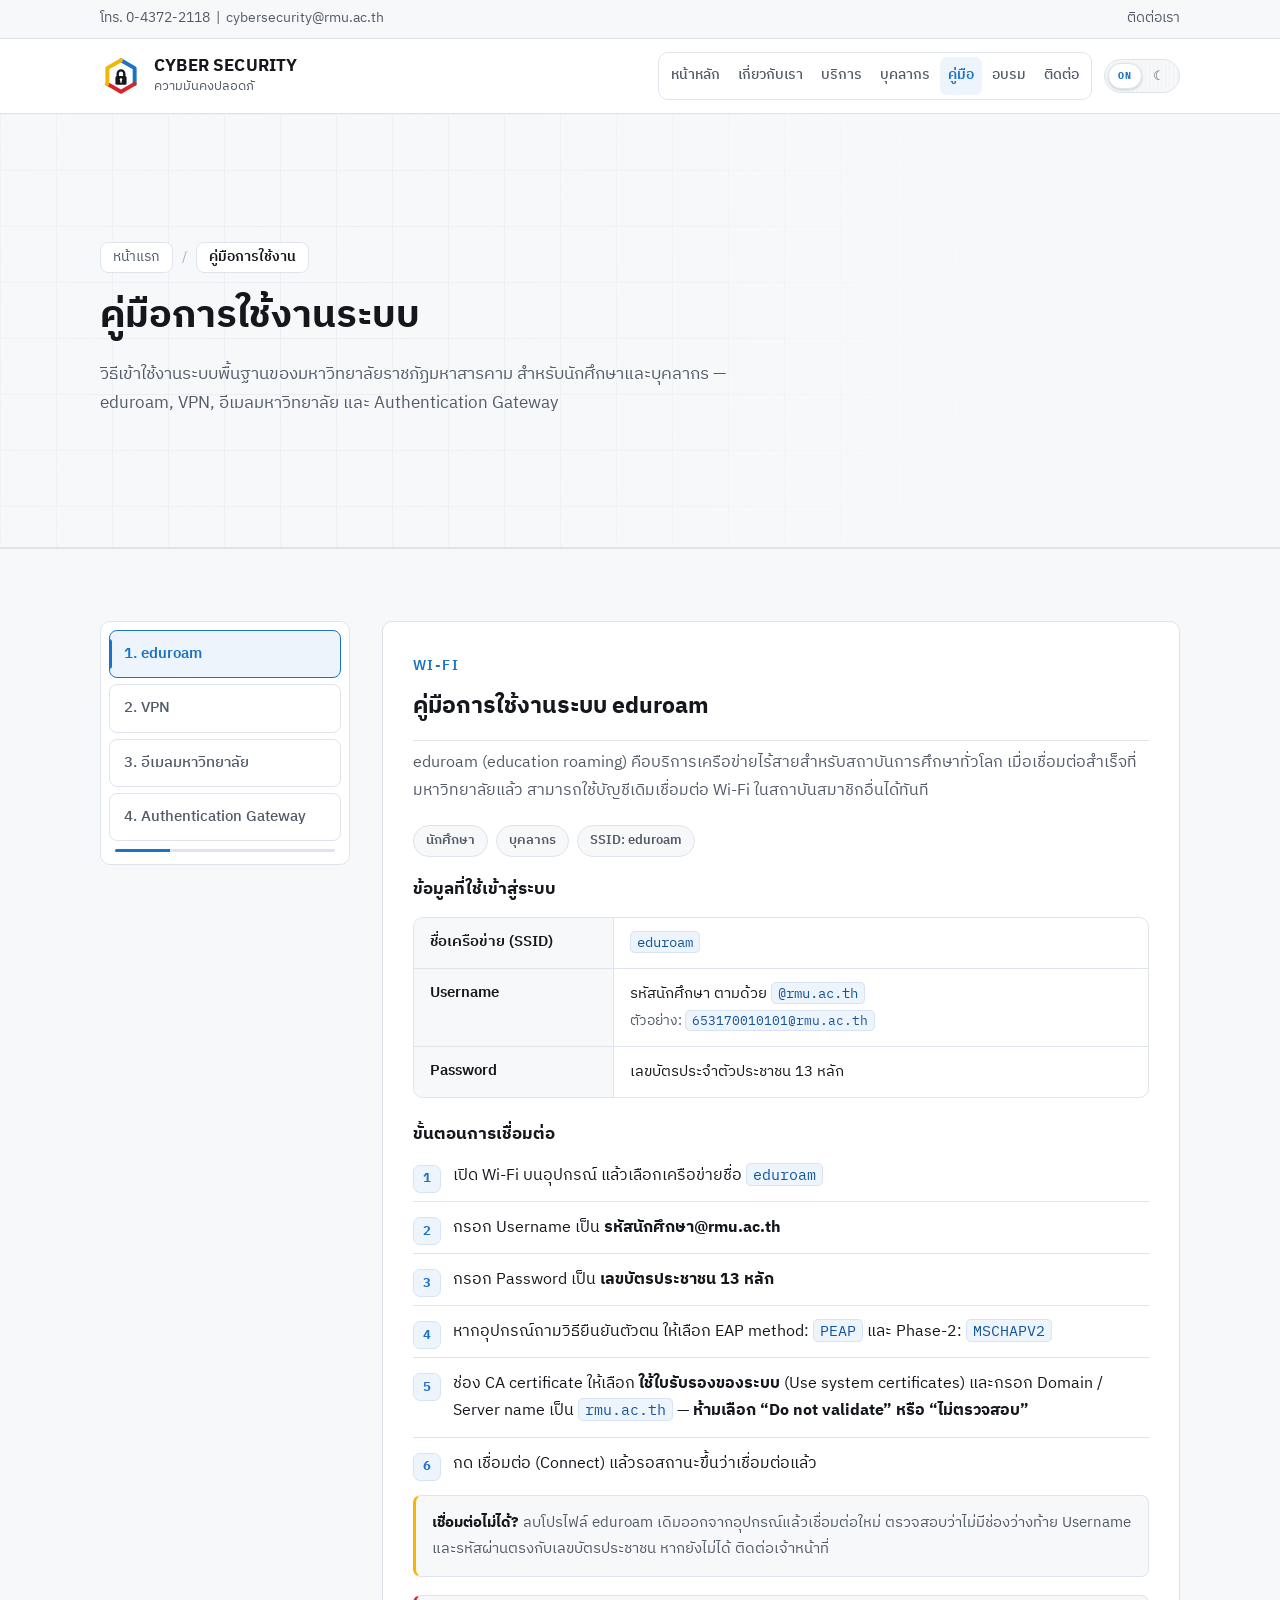
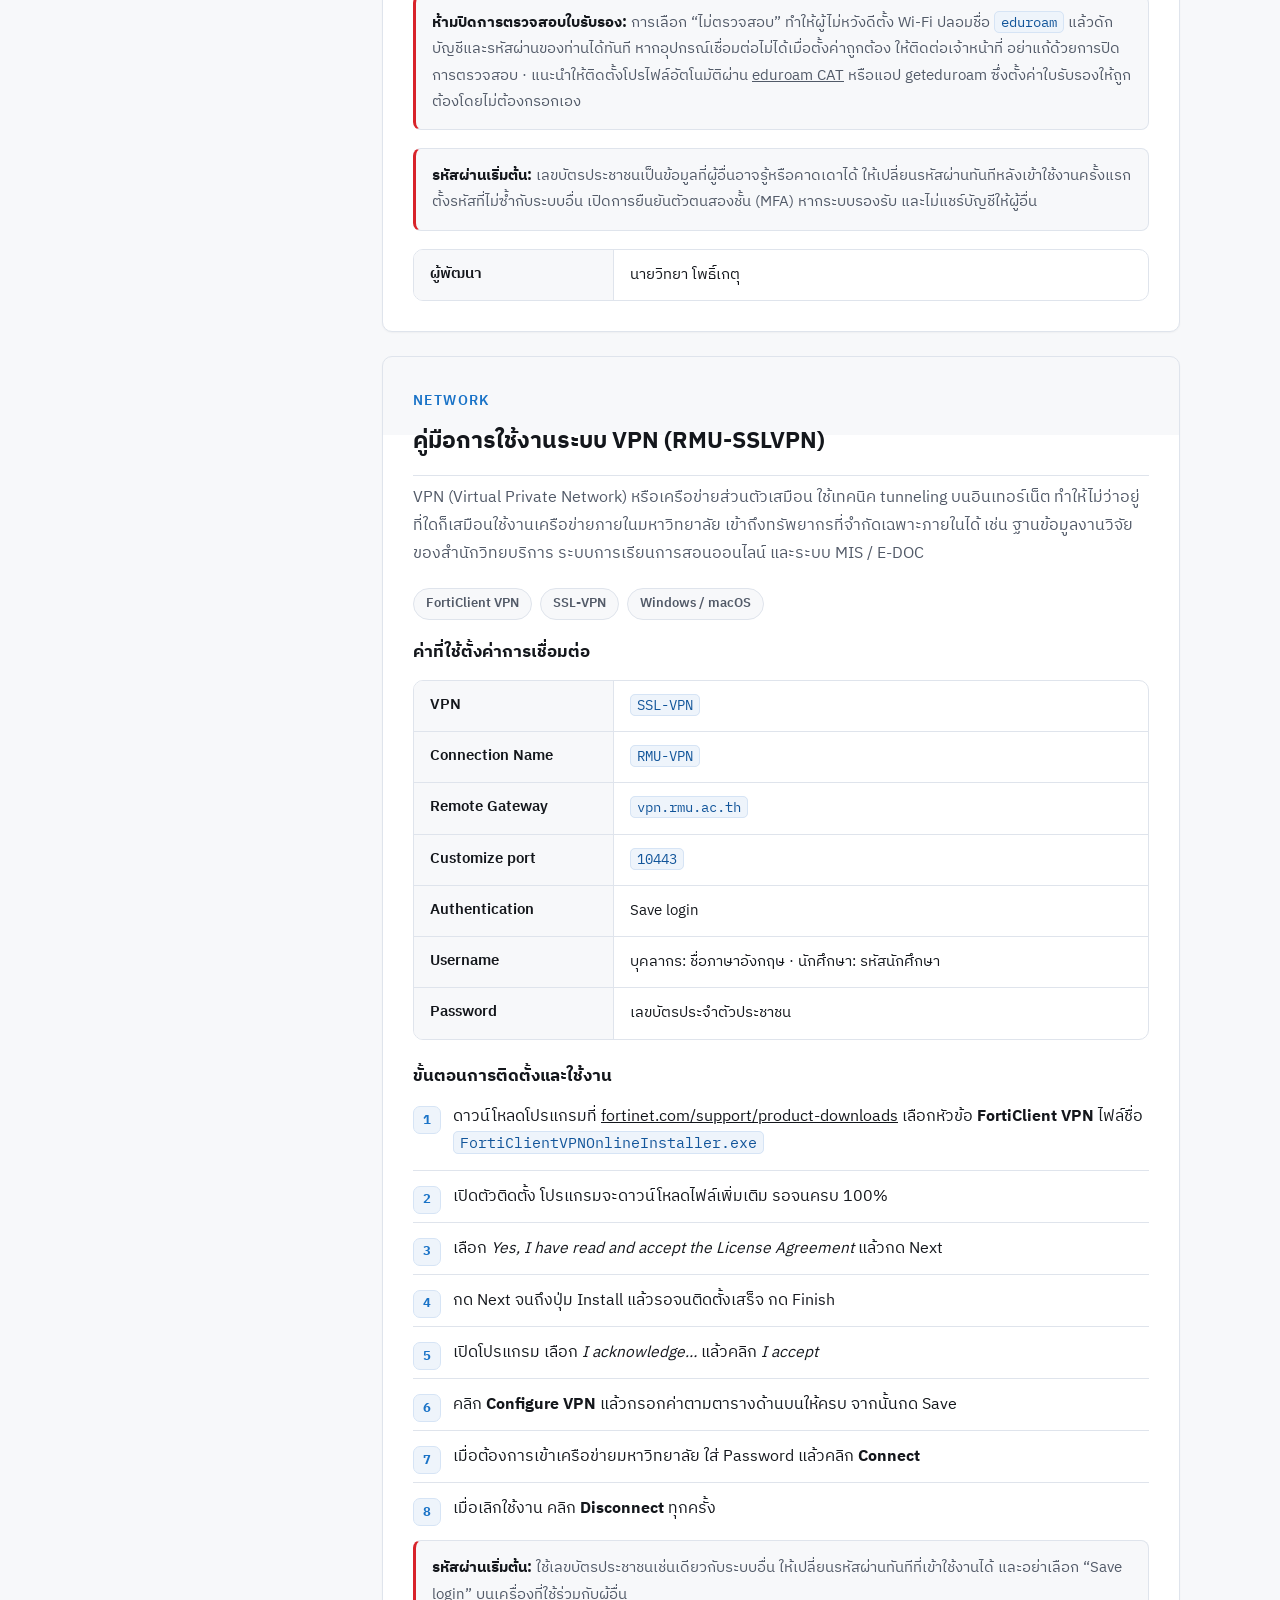
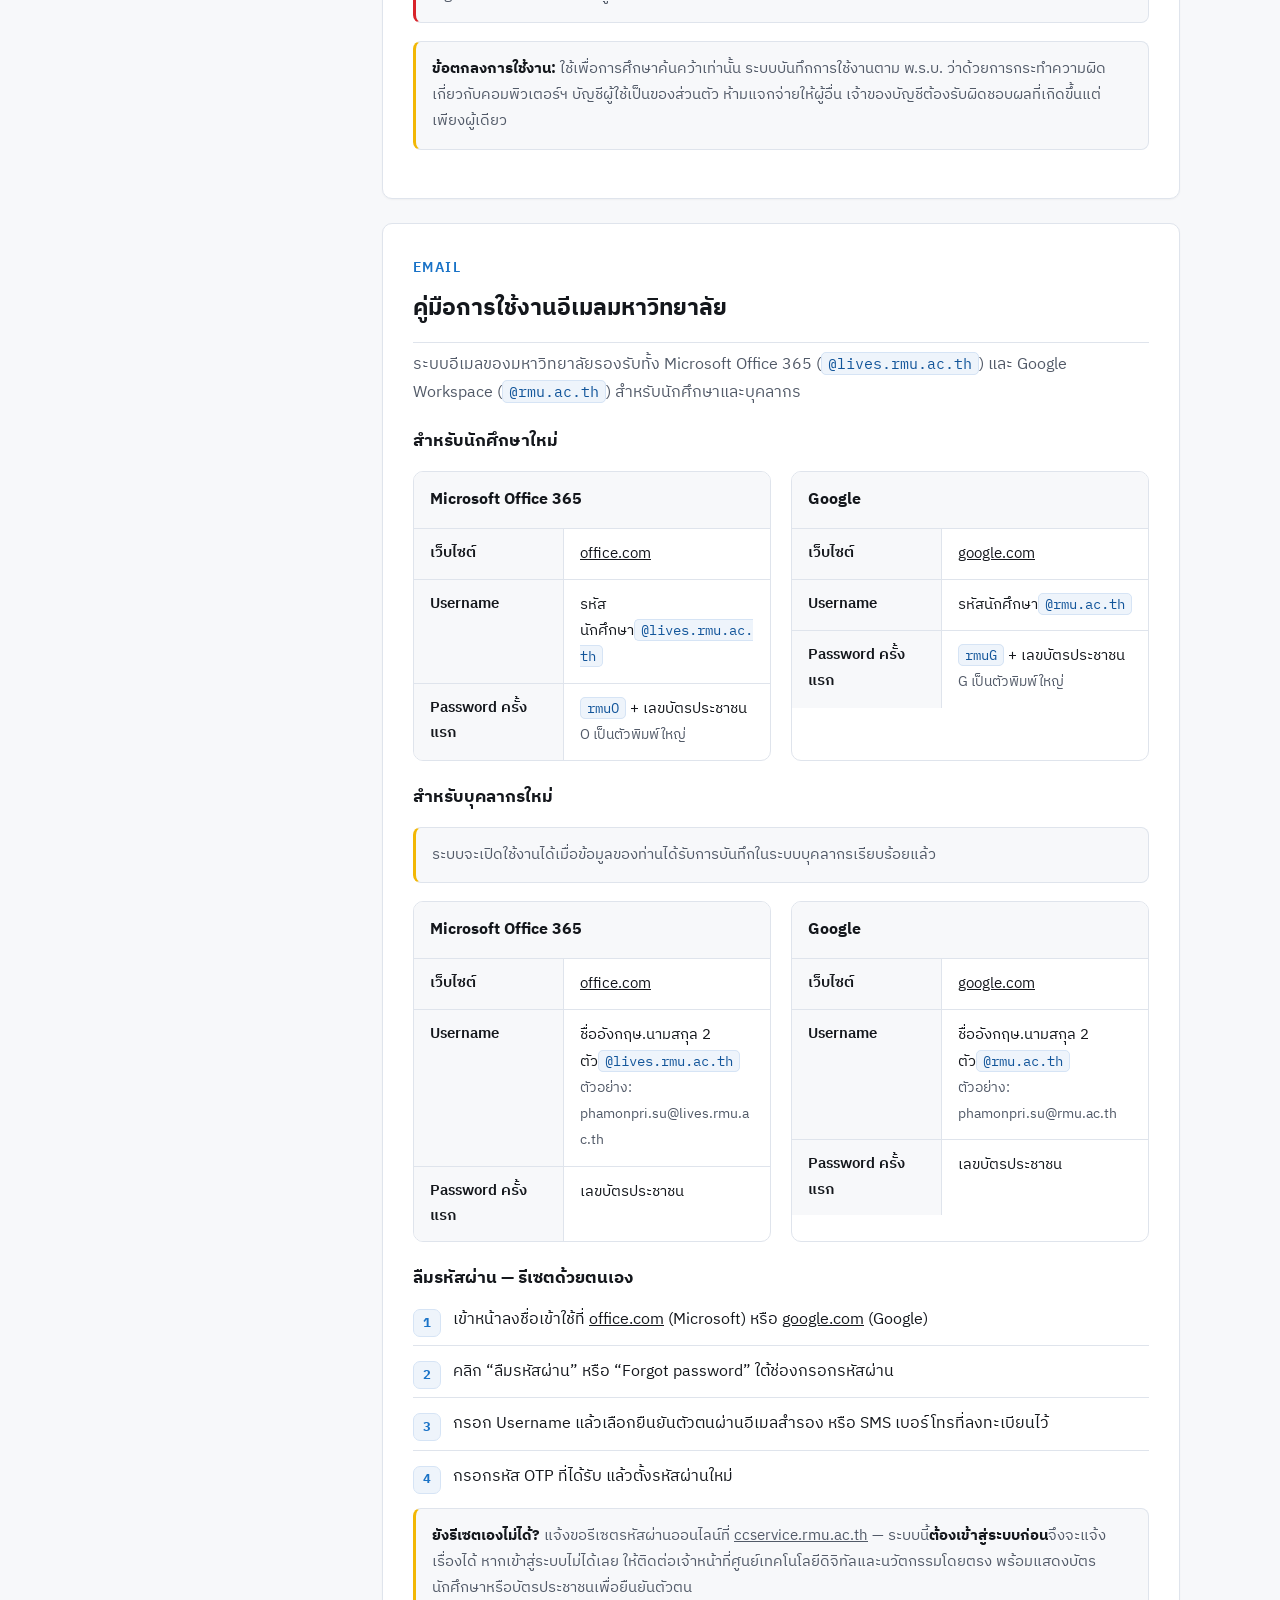
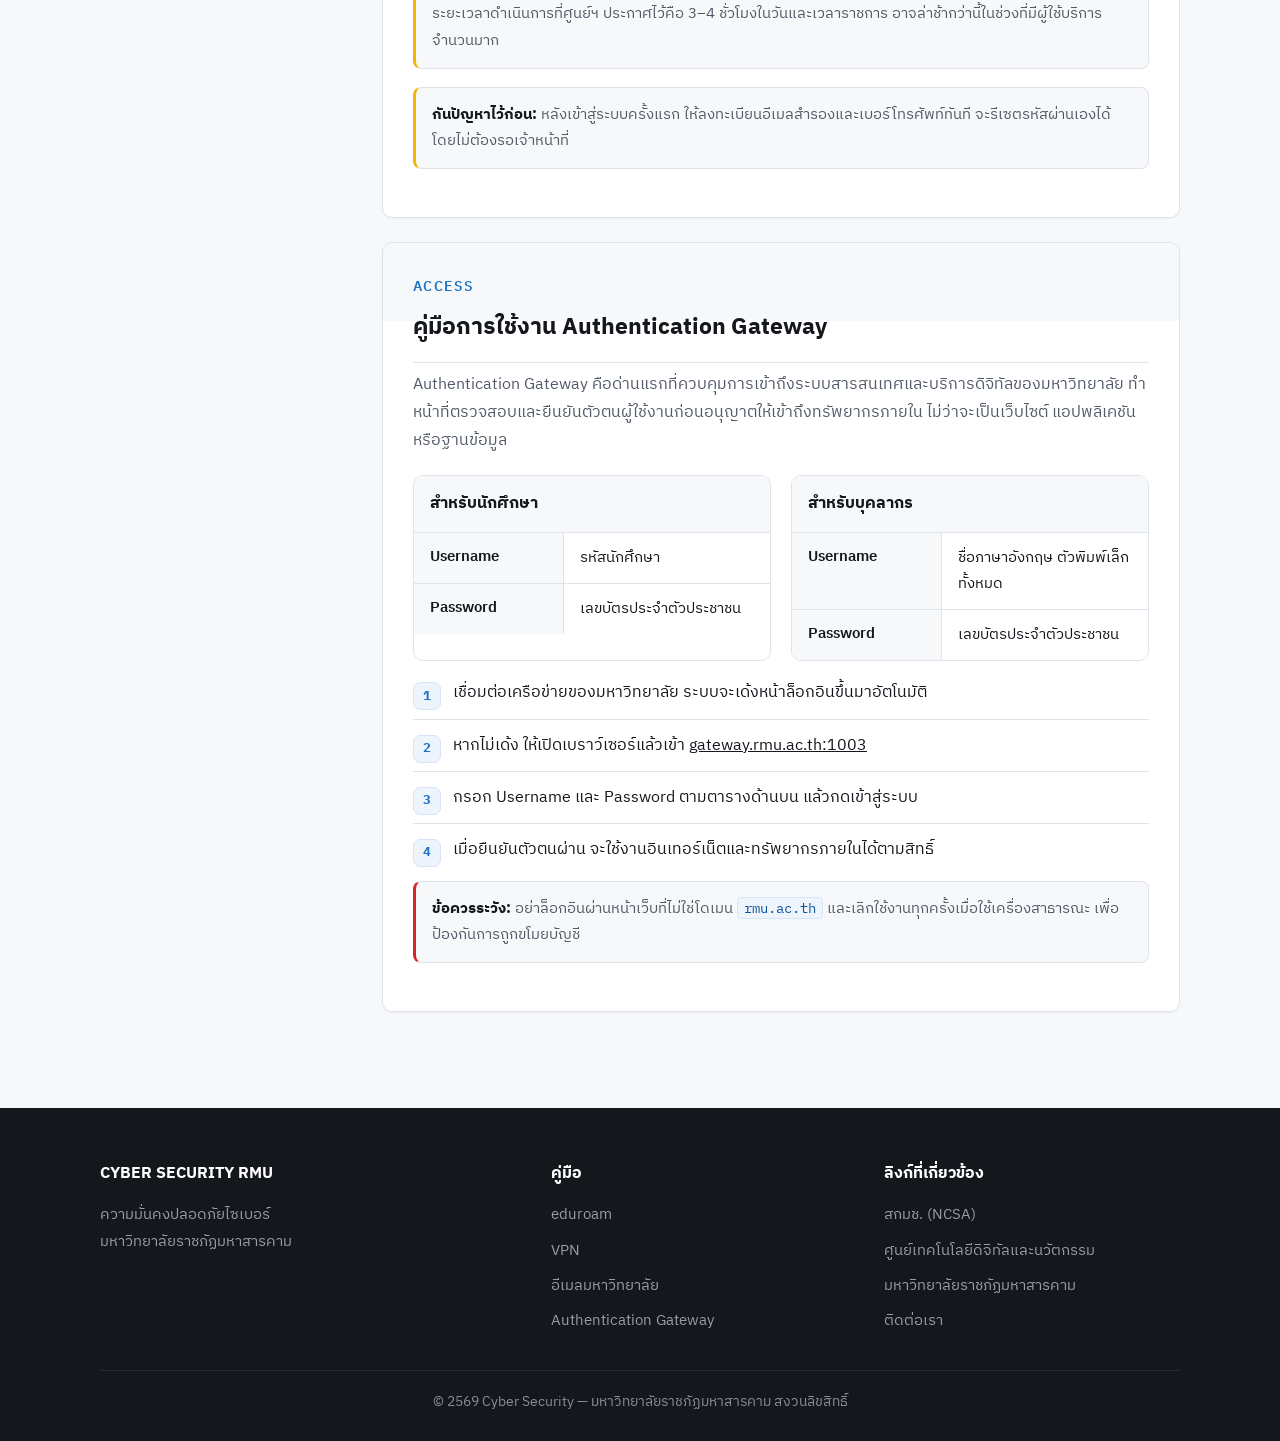
==== commit f42a56b8: "chore: ใช้ cyber.rmu.ac.th เป็นโดเมนหลัก - canonical / og:url / og:image / sitemap / robots / JSON-L" ====
--- a/guides.html
+++ b/guides.html
@@ -5,7 +5,7 @@
 <meta name="viewport" content="width=device-width, initial-scale=1">
 <title>คู่มือการใช้งานระบบ | CYBER SECURITY RMU</title>
 <meta name="description" content="คู่มือการใช้งาน eduroam, VPN, อีเมลมหาวิทยาลัย และ Authentication Gateway มหาวิทยาลัยราชภัฏมหาสารคาม">
-<link rel="canonical" href="https://cybersecurity.rmu.ac.th/guides.html">
+<link rel="canonical" href="https://cyber.rmu.ac.th/guides.html">
 <link rel="icon" type="image/svg+xml" href="favicon.svg">
 <link rel="apple-touch-icon" href="favicon.svg">
 <meta name="theme-color" content="#1a73c7">
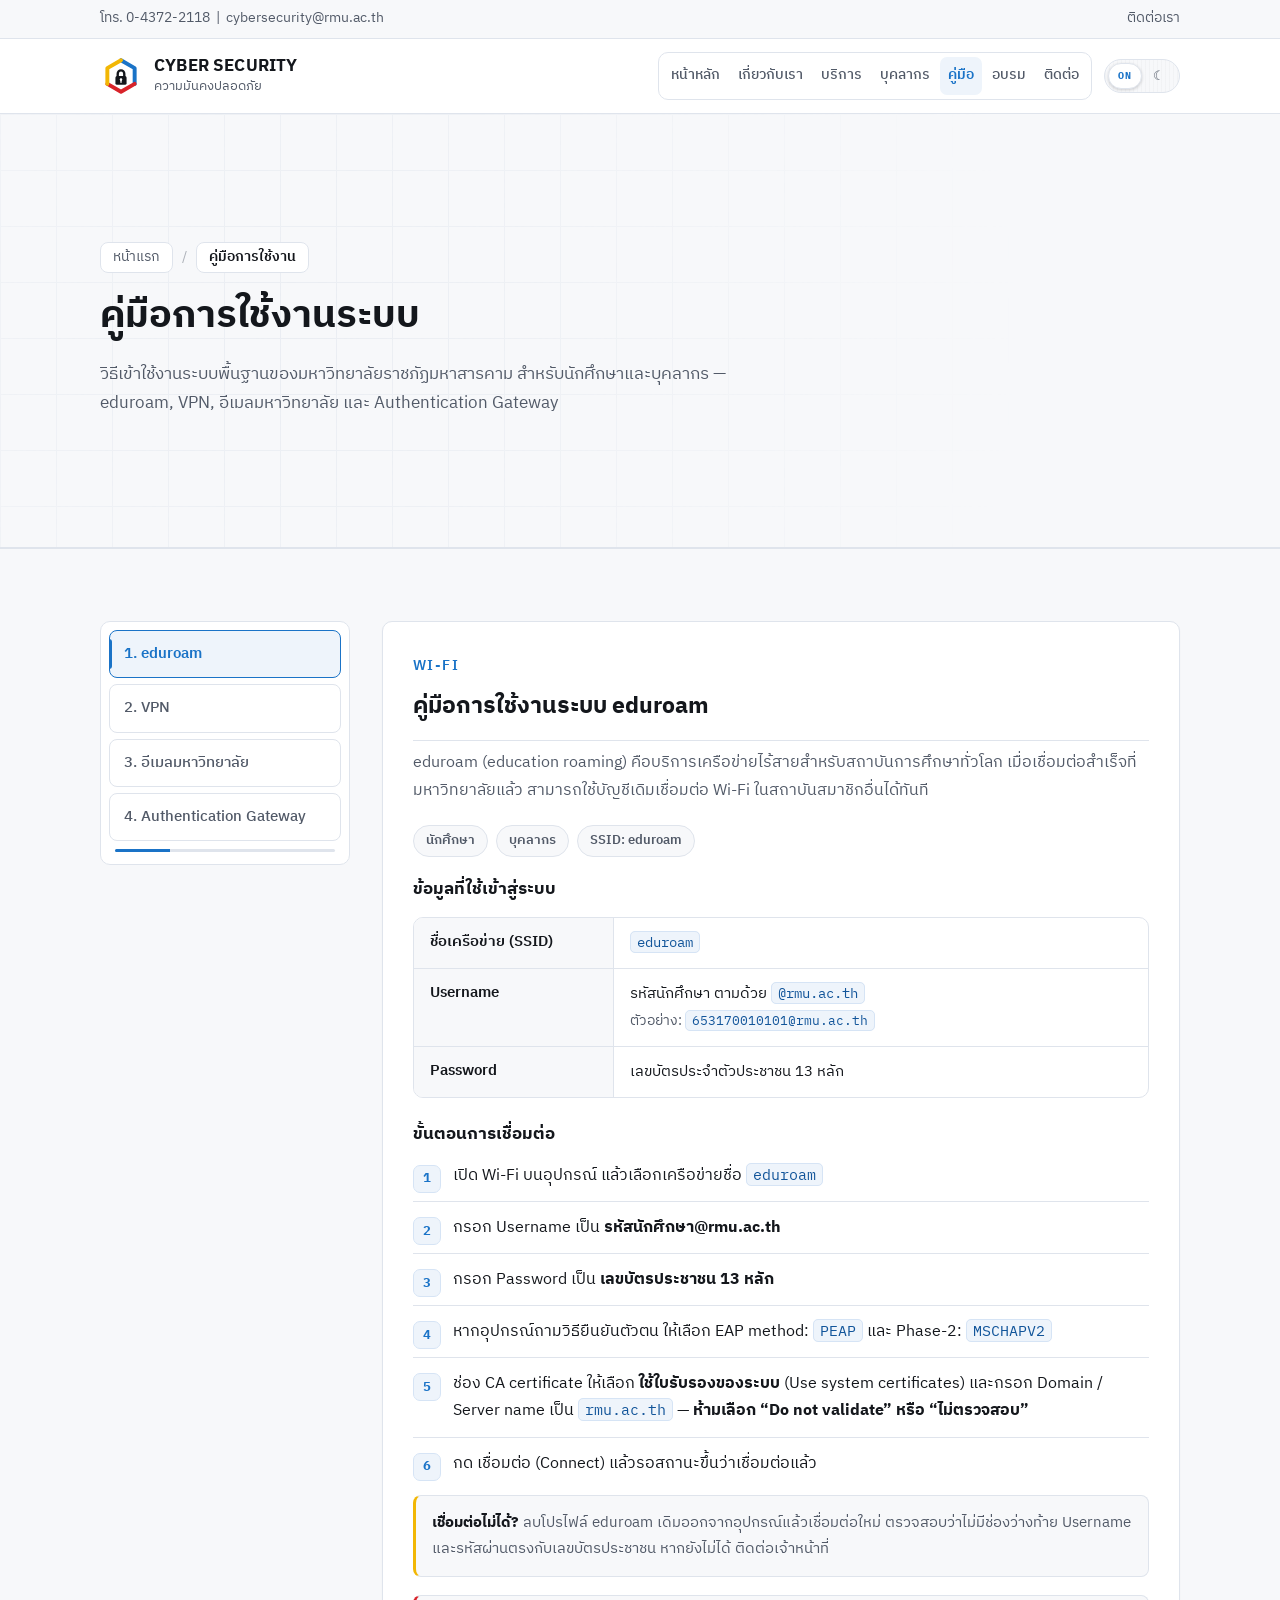
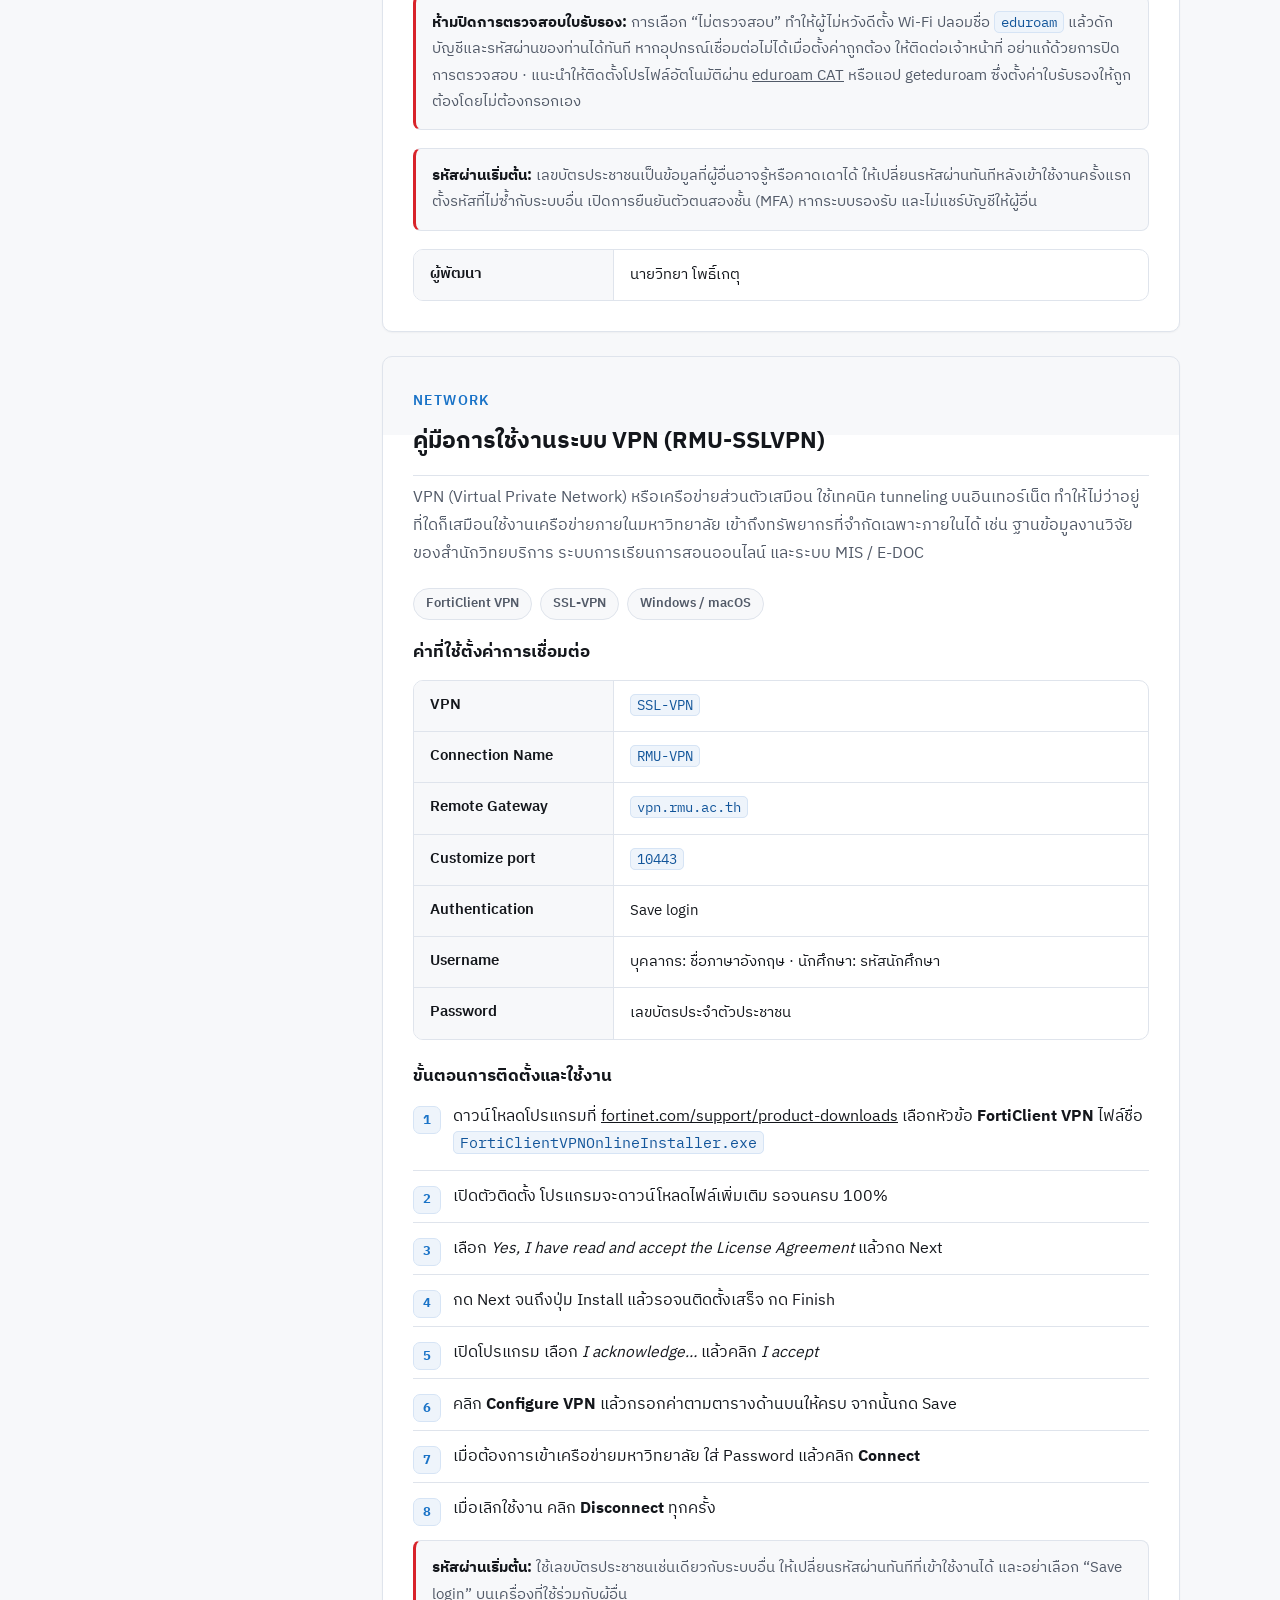
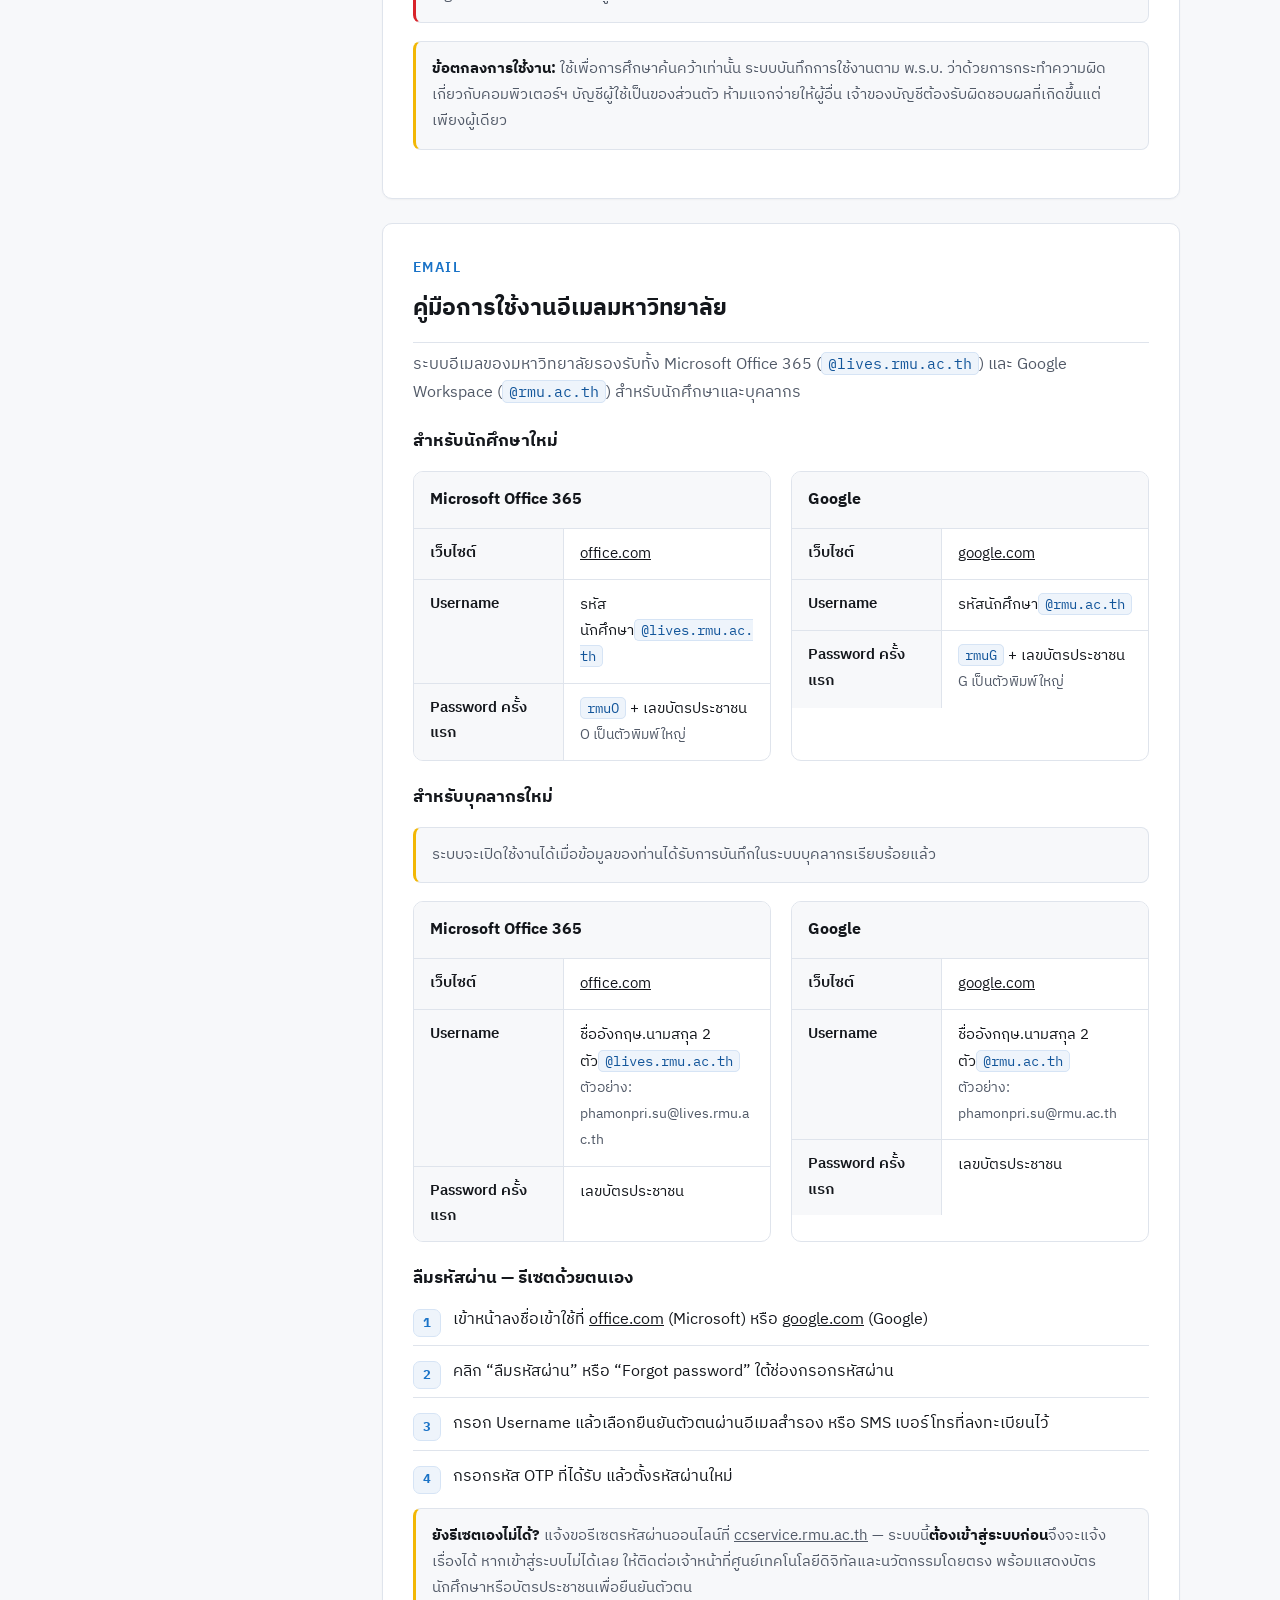
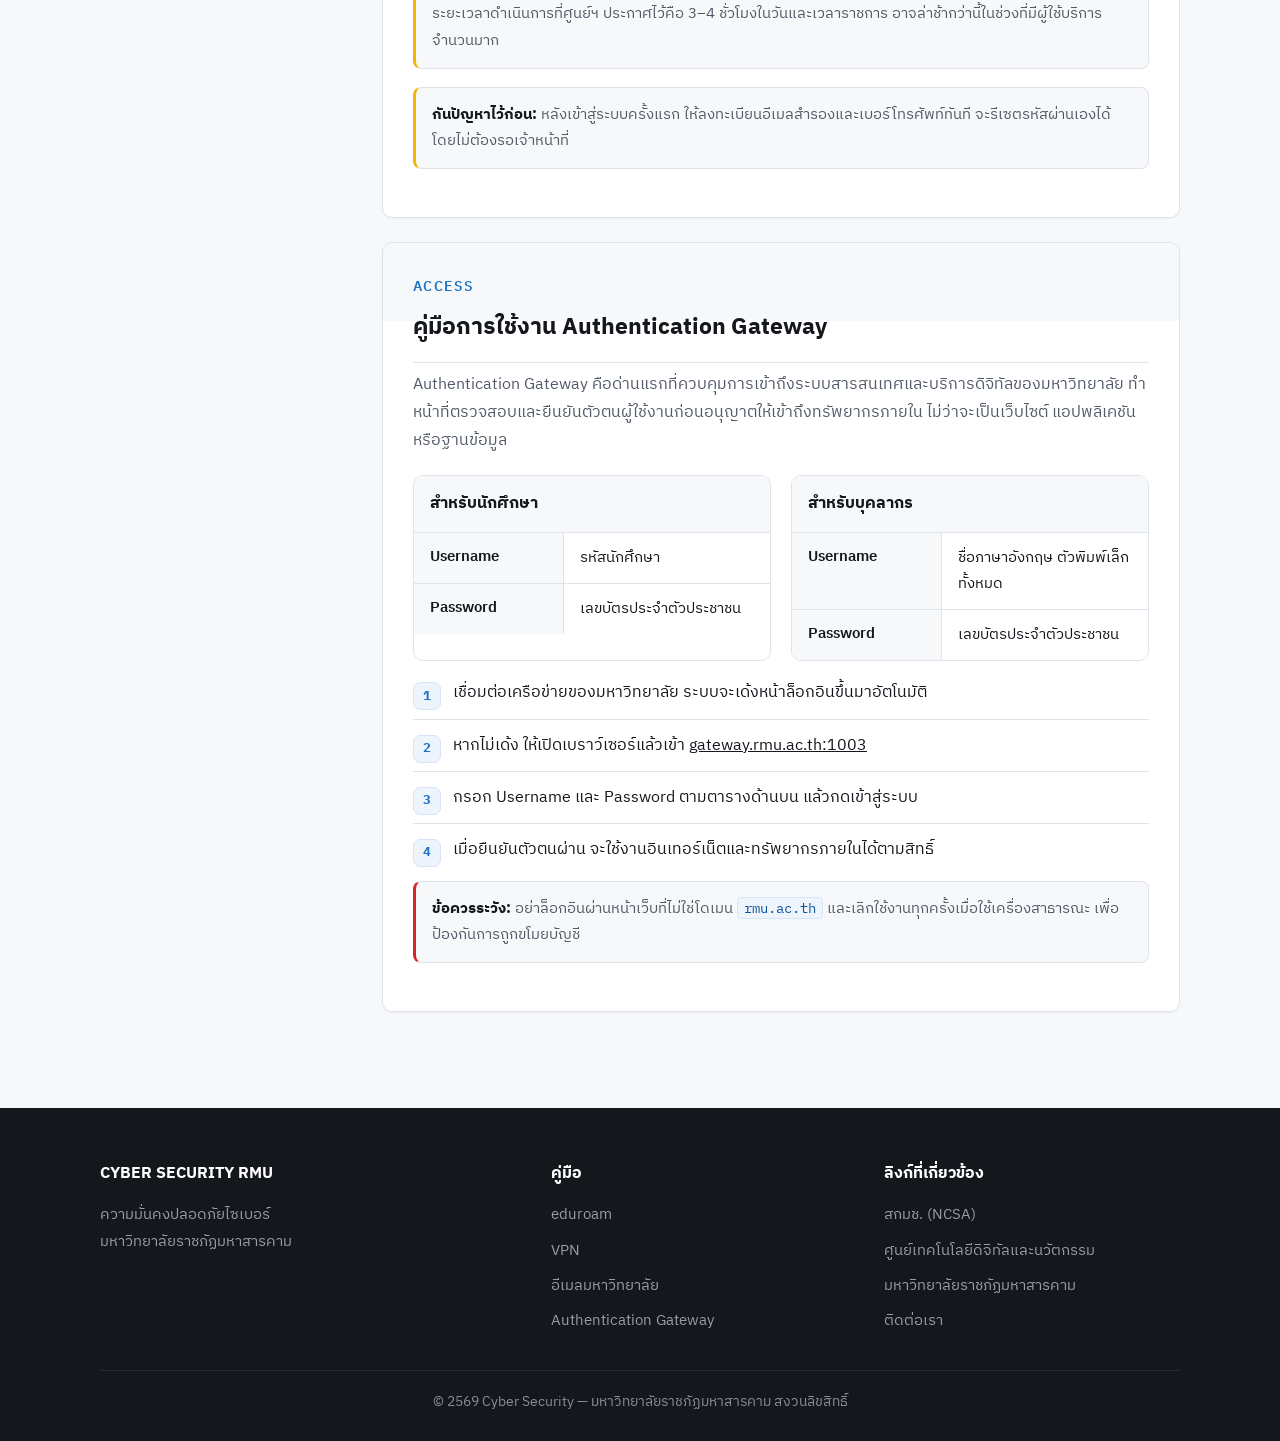
==== commit db029a25: "chore: เปลี่ยน URL หลักเป็น http://cyber.rmu.ac.th:3002/ nginx บน VPS ย้ายไปฟังพอร์ต 3002 แบบ HTTP เ" ====
--- a/guides.html
+++ b/guides.html
@@ -5,7 +5,7 @@
 <meta name="viewport" content="width=device-width, initial-scale=1">
 <title>คู่มือการใช้งานระบบ | CYBER SECURITY RMU</title>
 <meta name="description" content="คู่มือการใช้งาน eduroam, VPN, อีเมลมหาวิทยาลัย และ Authentication Gateway มหาวิทยาลัยราชภัฏมหาสารคาม">
-<link rel="canonical" href="https://cyber.rmu.ac.th/guides.html">
+<link rel="canonical" href="http://cyber.rmu.ac.th:3002/guides.html">
 <link rel="icon" type="image/svg+xml" href="favicon.svg">
 <link rel="apple-touch-icon" href="favicon.svg">
 <meta name="theme-color" content="#1a73c7">
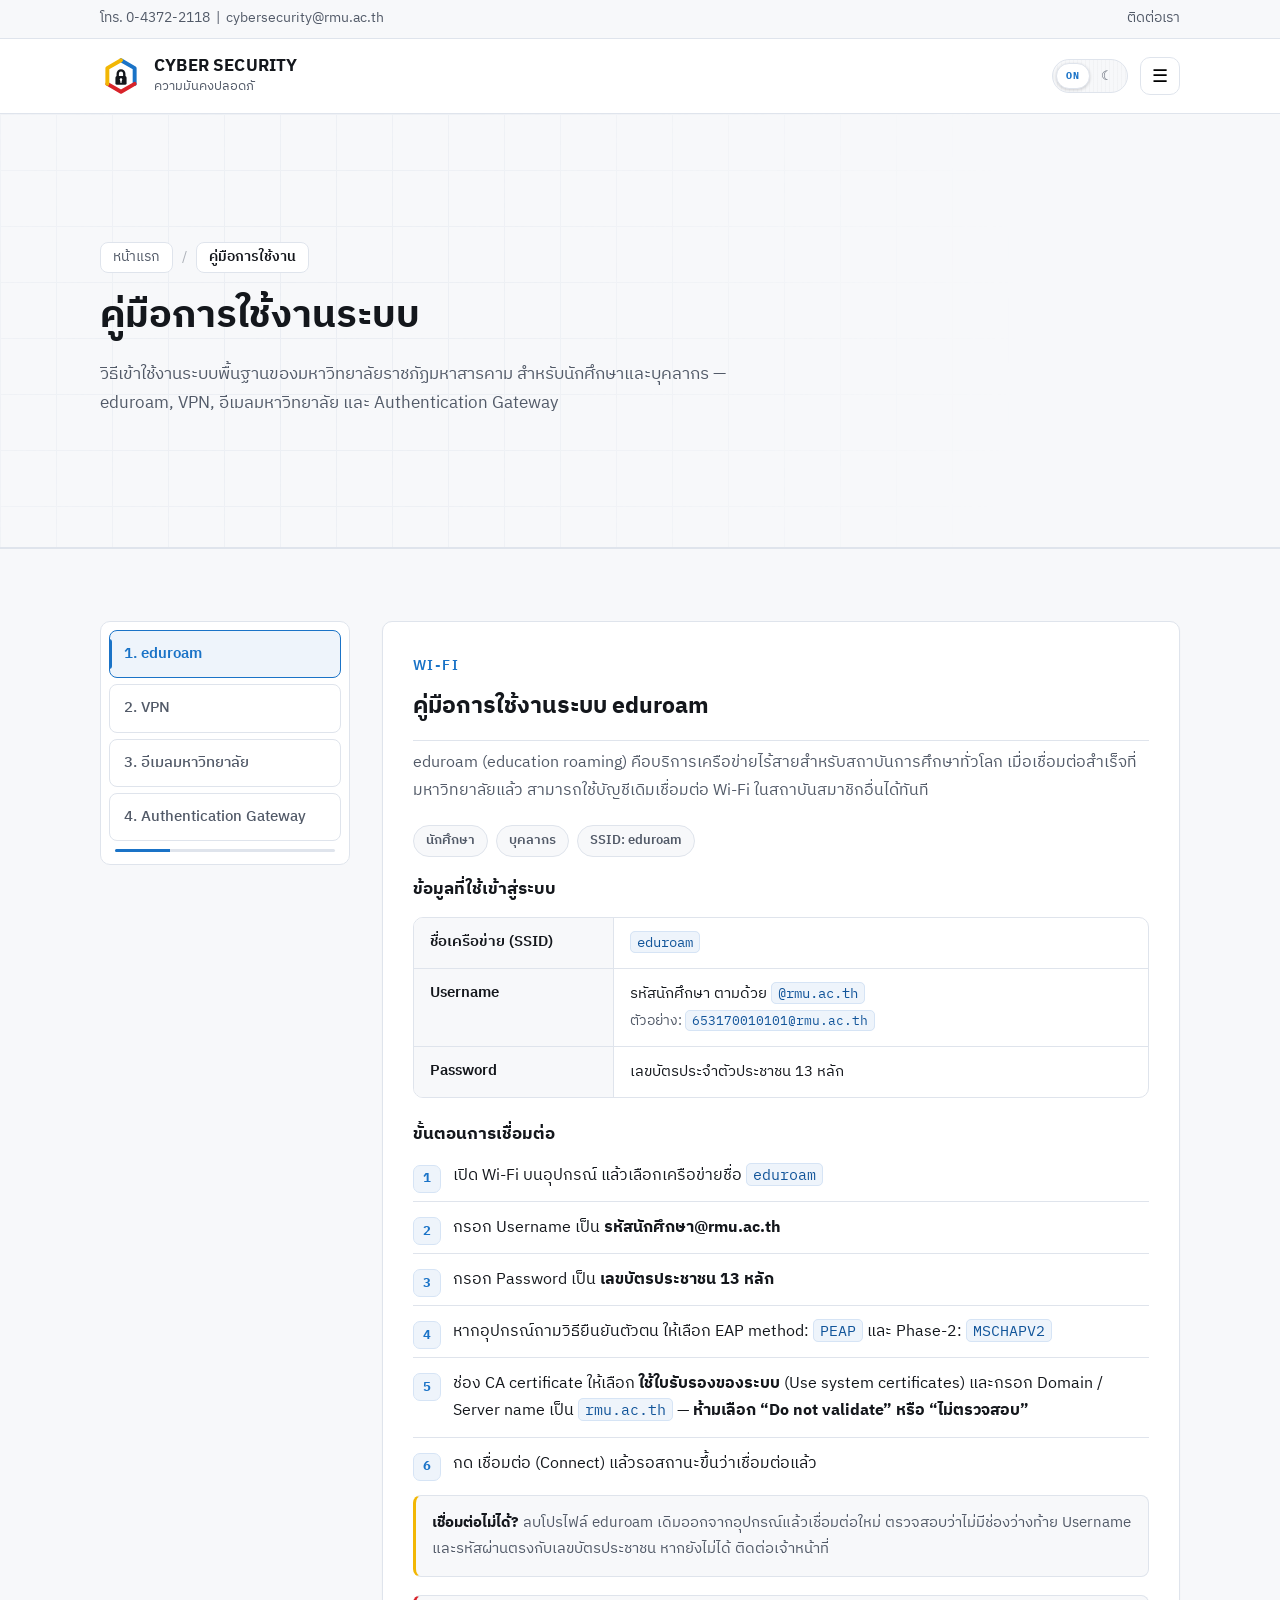
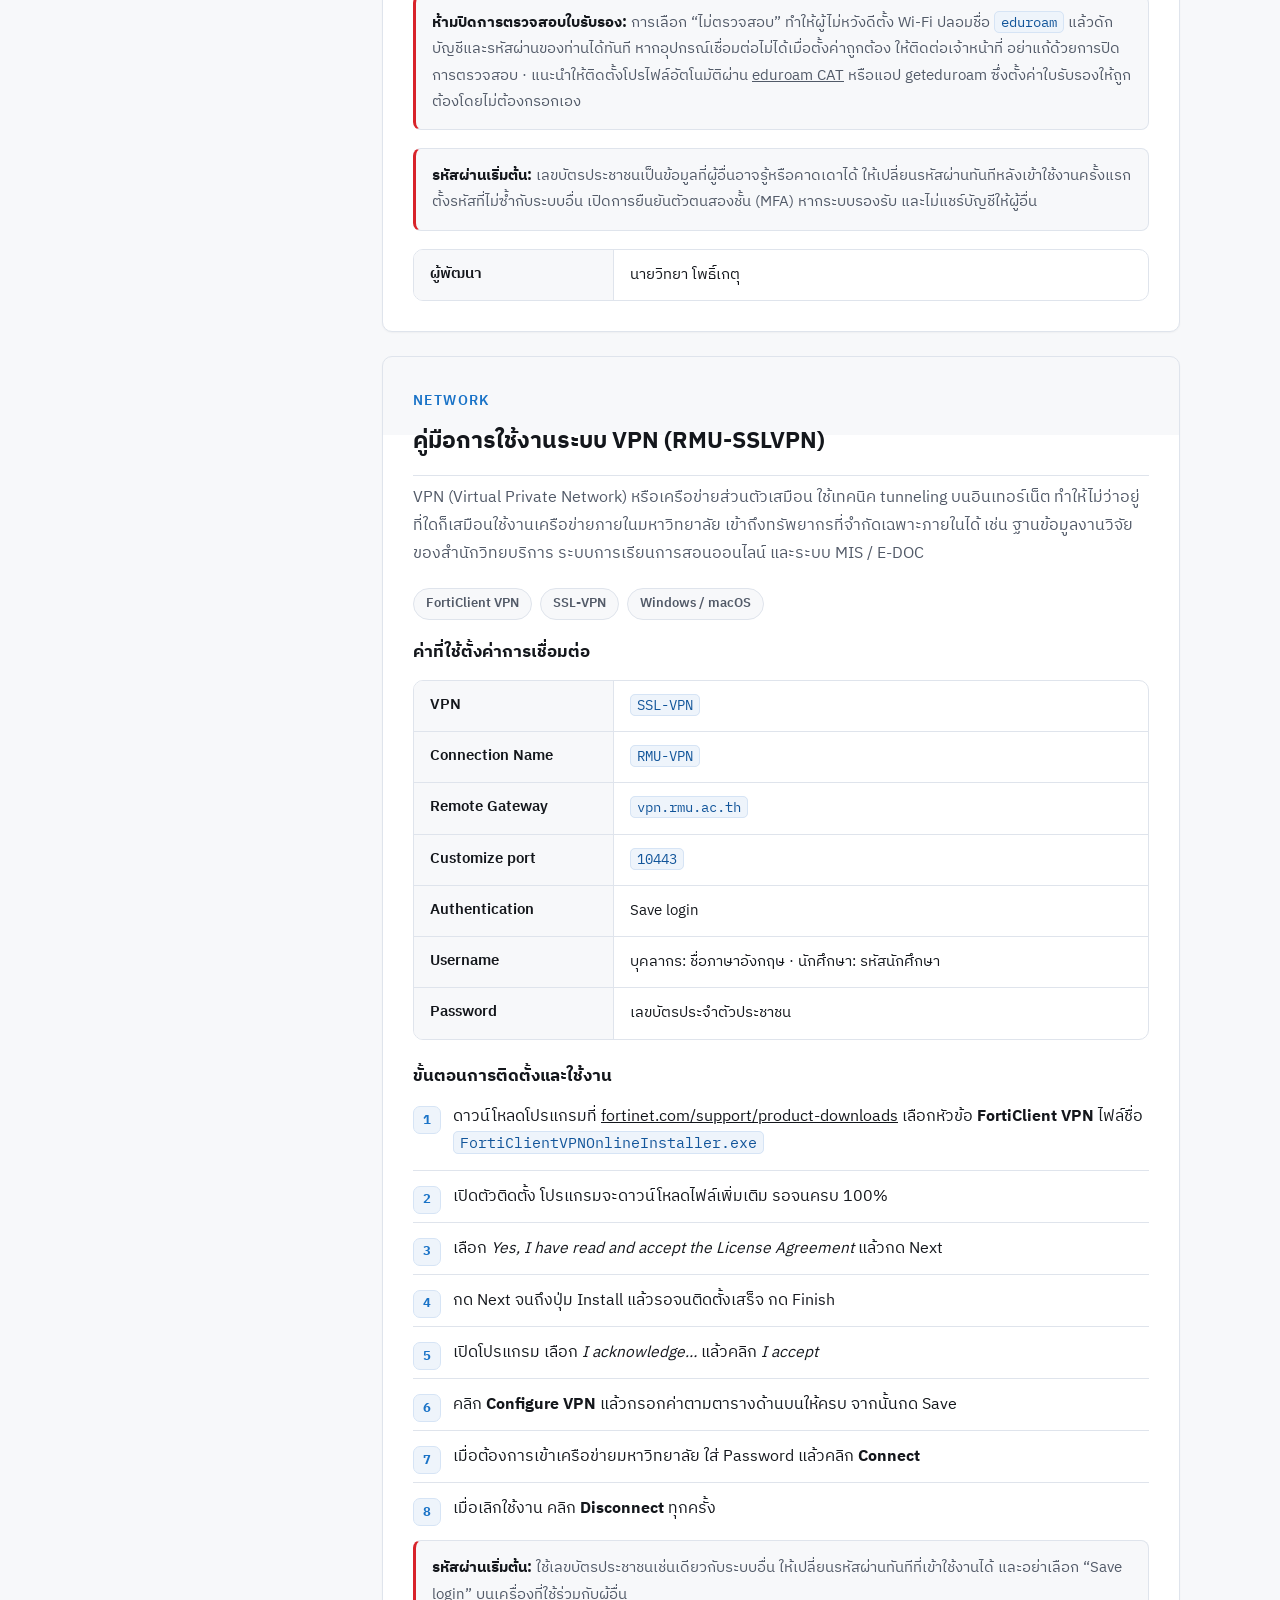
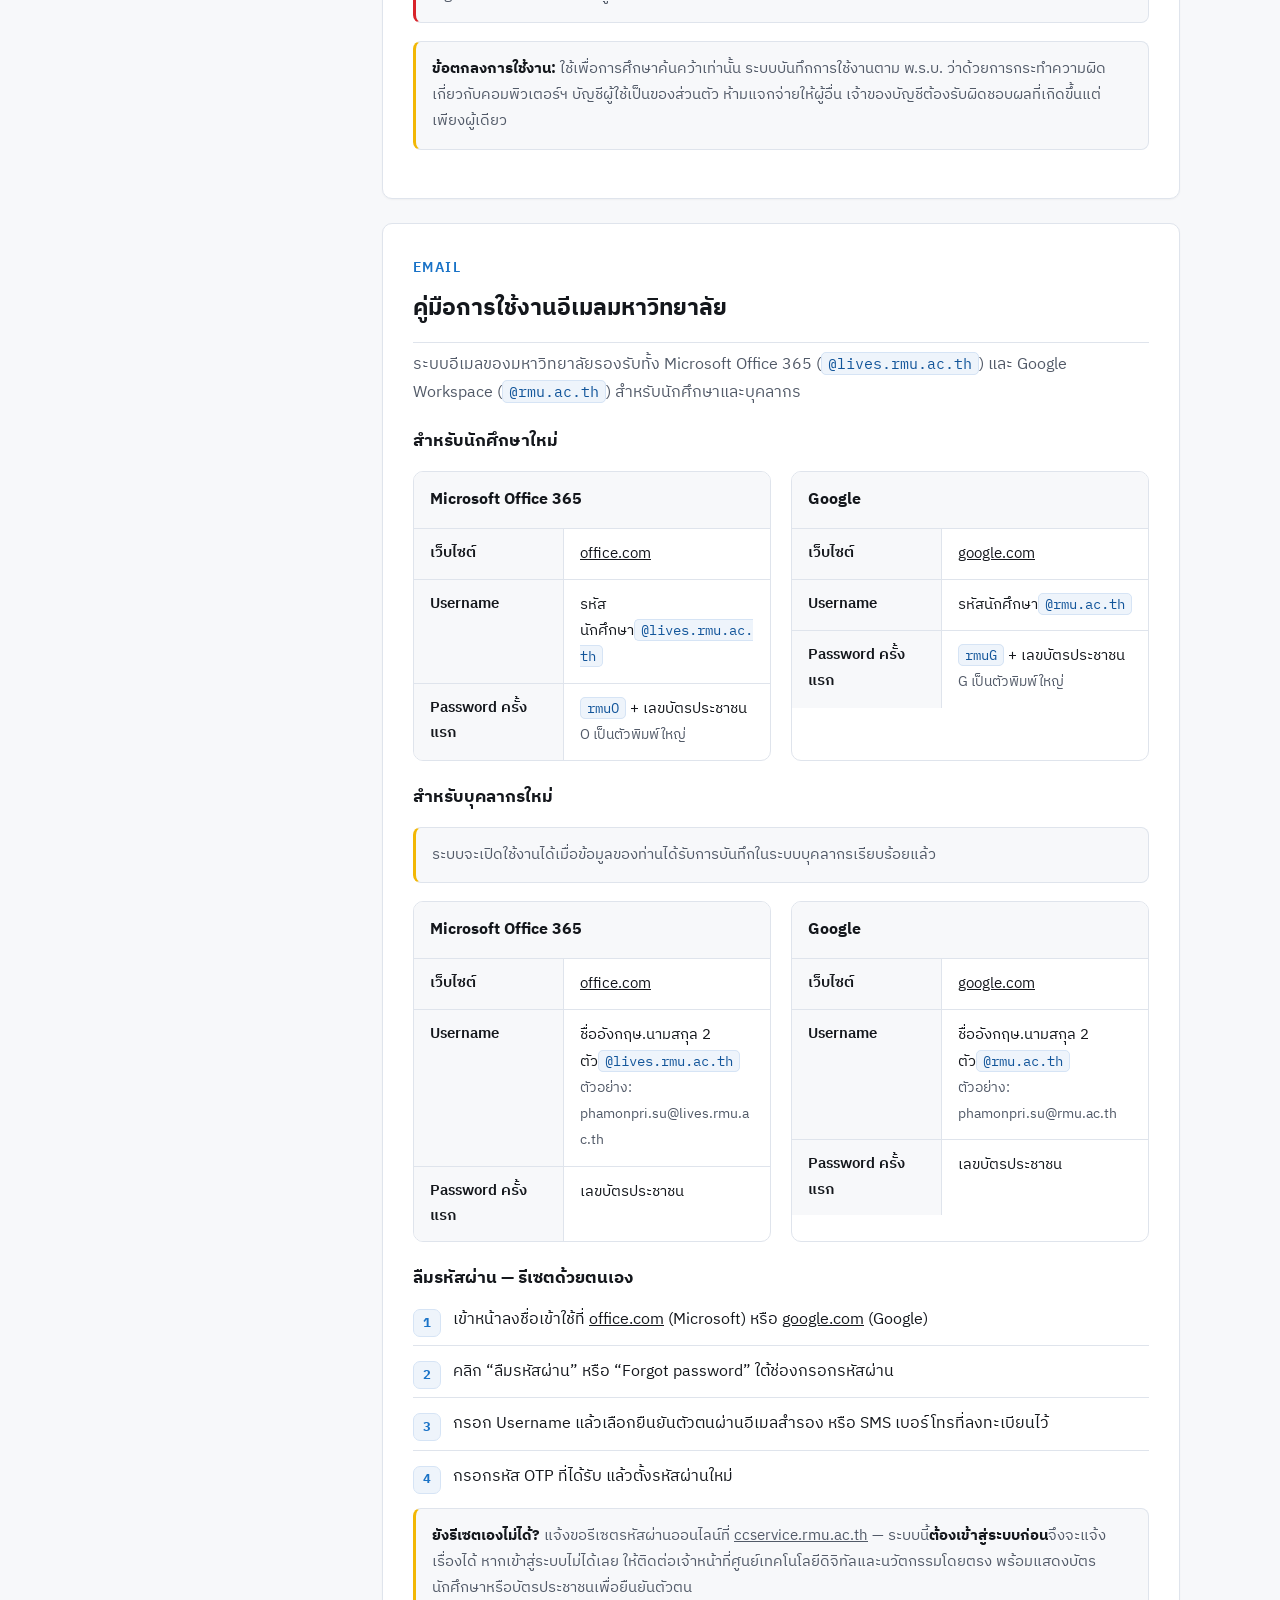
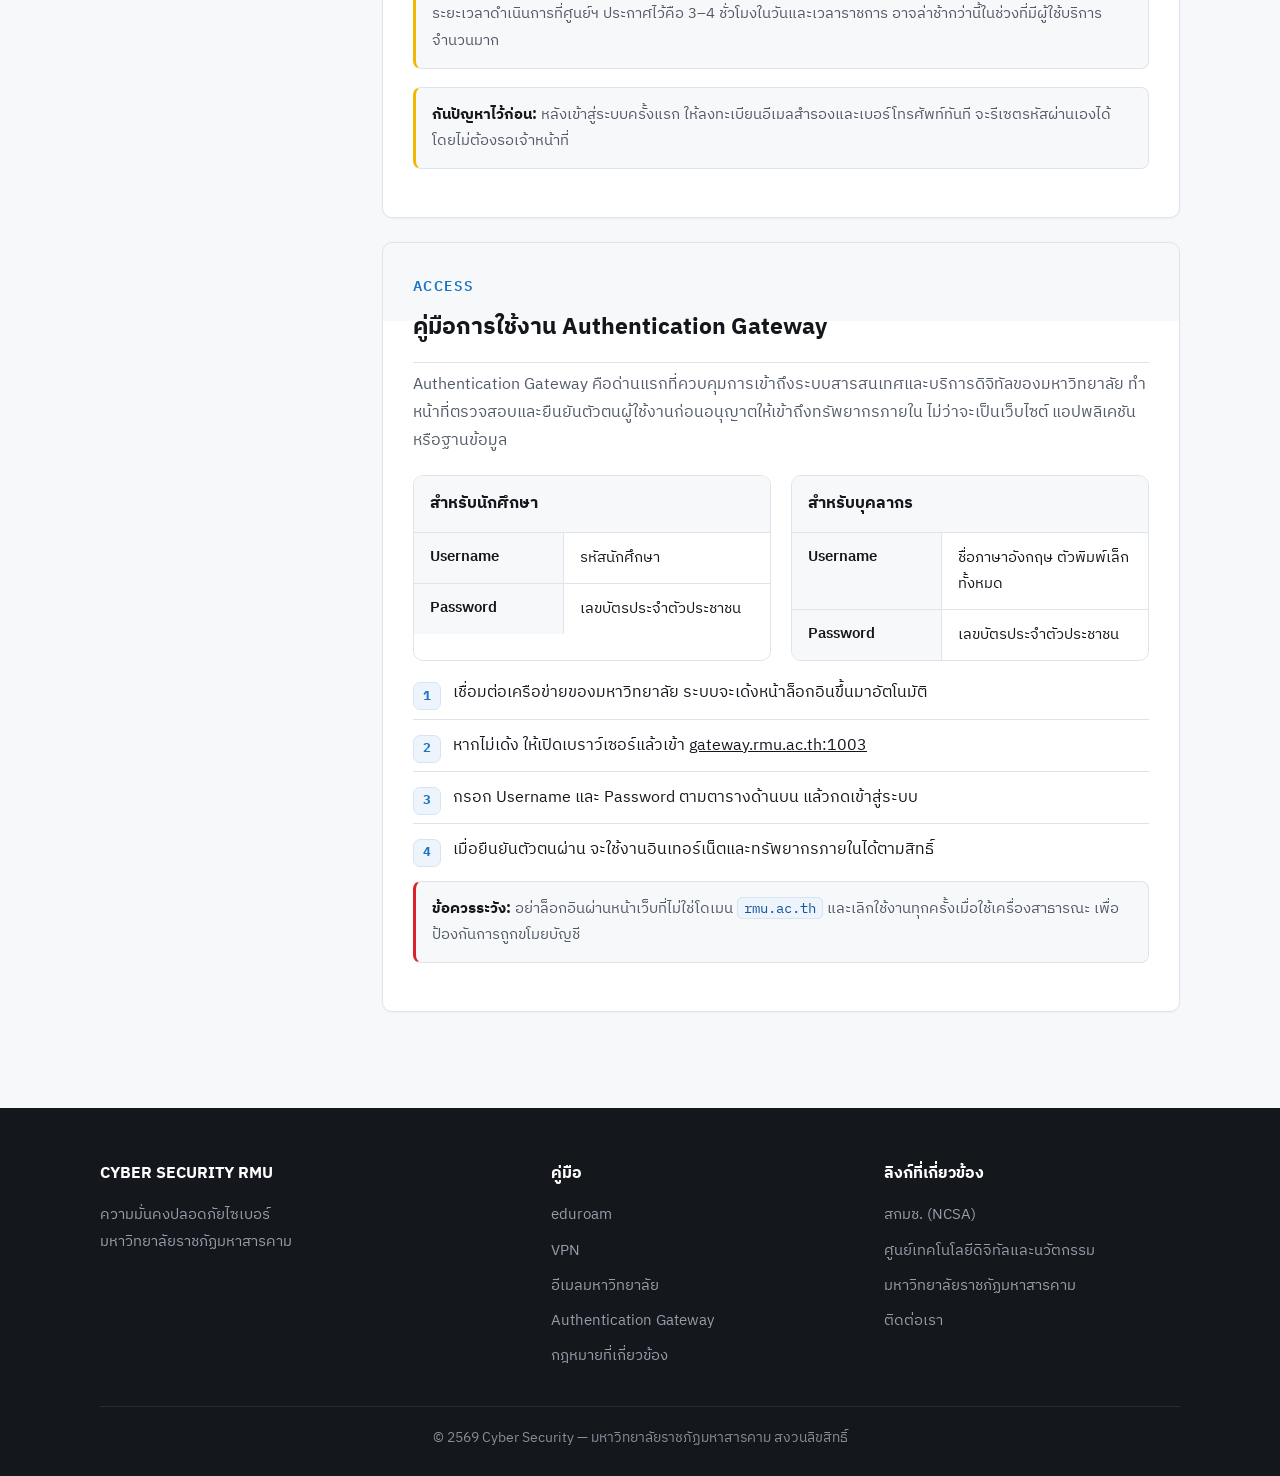
==== commit 36befbf4: "feat: เพิ่มหน้ากฎหมายที่เกี่ยวข้อง และเมนูบน navbar laws.html สรุป 6 ฉบับ พร้อมมาตราสำคัญ/อัตราโทษ แ" ====
--- a/guides.html
+++ b/guides.html
@@ -5,7 +5,7 @@
 <meta name="viewport" content="width=device-width, initial-scale=1">
 <title>คู่มือการใช้งานระบบ | CYBER SECURITY RMU</title>
 <meta name="description" content="คู่มือการใช้งาน eduroam, VPN, อีเมลมหาวิทยาลัย และ Authentication Gateway มหาวิทยาลัยราชภัฏมหาสารคาม">
-<link rel="canonical" href="http://cyber.rmu.ac.th:3002/guides.html">
+<link rel="canonical" href="http://202.29.22.6:3002/guides.html">
 <link rel="icon" type="image/svg+xml" href="favicon.svg">
 <link rel="apple-touch-icon" href="favicon.svg">
 <meta name="theme-color" content="#1a73c7">
@@ -81,6 +81,7 @@
       <a href="index.html#services">บริการ</a>
       <a href="team.html">บุคลากร</a>
       <a href="guides.html" aria-current="page">คู่มือ</a>
+      <a href="laws.html">กฎหมาย</a>
       <a href="index.html#training">อบรม</a>
       <a href="index.html#contact">ติดต่อ</a>
     </nav>
@@ -310,6 +311,7 @@
           <li><a href="#vpn">VPN</a></li>
           <li><a href="#email">อีเมลมหาวิทยาลัย</a></li>
           <li><a href="#gateway">Authentication Gateway</a></li>
+          <li><a href="laws.html">กฎหมายที่เกี่ยวข้อง</a></li>
         </ul>
       </div>
       <div>
--- a/assets/style.css
+++ b/assets/style.css
@@ -69,13 +69,14 @@
   .menu a:nth-child(7){animation-delay:.41s}
   .menu a:nth-child(8){animation-delay:.47s}
   .menu a:nth-child(9){animation-delay:.53s}
+  .menu a:nth-child(10){animation-delay:.59s}
   .menu a[aria-current="page"],
   .menu a.active{color:var(--brand); background:var(--brand-soft); font-weight:600}
   /* dot marks the section you are currently in */
   .menu a.active::after{content:""; display:block; position:absolute; left:50%; bottom:2px;
     width:4px; height:4px; margin-left:-2px; border-radius:50%; background:var(--brand)}
   .menu a{position:relative}
-  @media (max-width:1100px){
+  @media (max-width:1300px){
     .menu a.active::after{left:auto; right:14px; bottom:50%; margin:0 0 -2px}
   }
 
@@ -202,16 +203,16 @@
   .copy{border-top:1px solid rgba(255,255,255,.12); margin-top:36px; padding-top:20px; text-align:center; font-size:13.5px; opacity:.75}
 
   /* tight but still one row: shrink first, collapse later */
-  @media (max-width:1440px){
+  @media (max-width:1520px){
     .menu a{padding:8px 9px; font-size:14px}
     .brand-text{min-width:0}
     .nav .btn-primary{padding:10px 14px; font-size:14px}
   }
-  @media (max-width:1280px){
+  @media (max-width:1400px){
     .nav .btn-primary .rec{display:none}
     .menu a{padding:7px 8px; font-size:13.5px}
   }
-  @media (max-width:1180px){
+  @media (max-width:1300px){
     .burger{display:block}
     .nav .btn-primary{display:none}
     .brand-text{min-width:216px}
